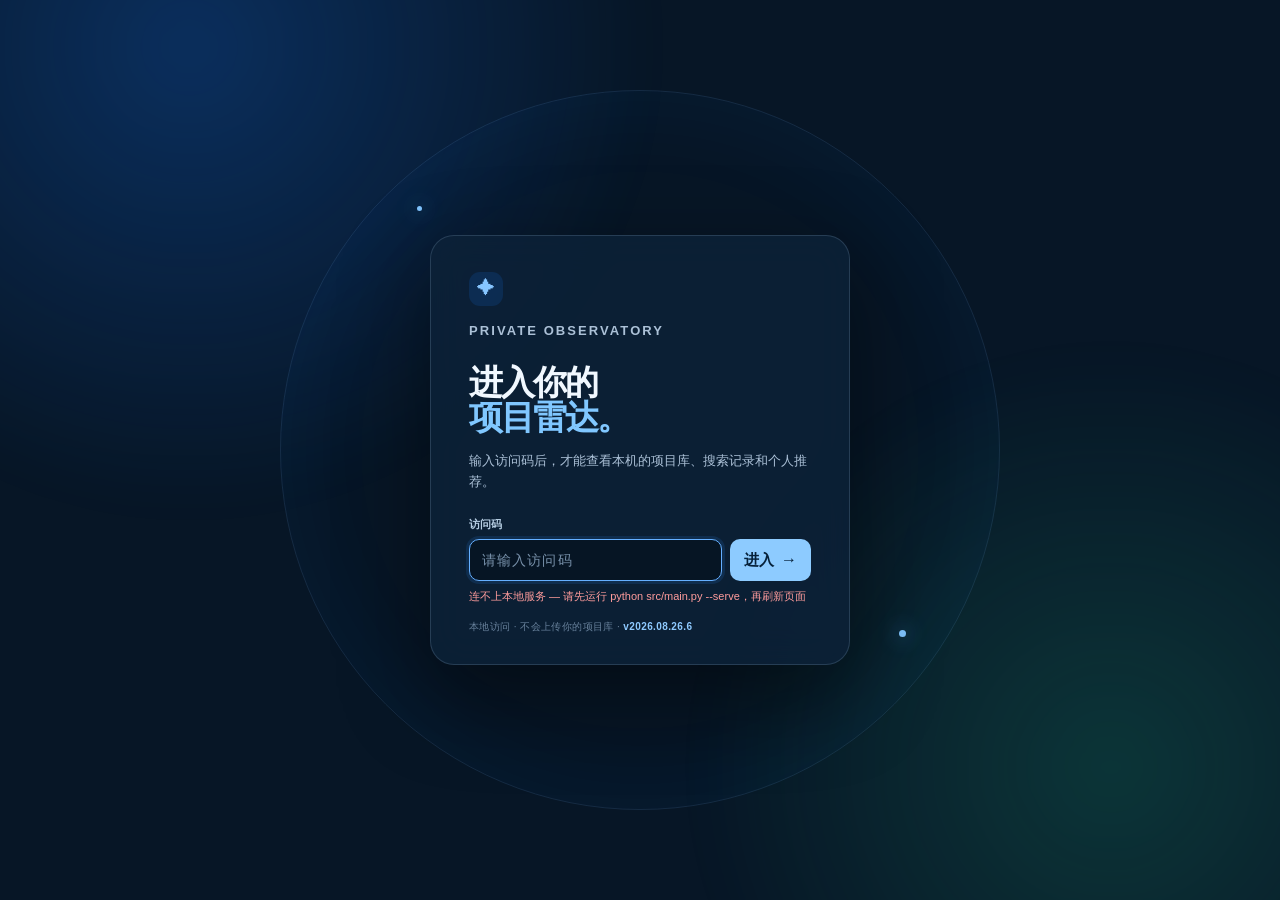
==== static/index.html @ 79e0a979 "StarRadar: 想法搜索链路加固 + 结果可解释 + 门禁随机码 + CORS 白名单 + README 新主线重写" ====
﻿<!doctype html>
<html lang="zh-CN">
<head>
<meta charset="utf-8">
<meta name="viewport" content="width=device-width,initial-scale=1">
<title>StarRadar · 星探</title>
<link rel="icon" type="image/png" href="favicon.png">
<link rel="stylesheet" href="css/style.css?v=20260826f">
</head>
<body class="access-locked">
<div class="ambient a"></div>
<div class="ambient b"></div>

<section class="access-gate" id="accessGate" aria-modal="true" role="dialog" aria-labelledby="accessTitle">
  <div class="access-orbit" aria-hidden="true"></div>
  <div class="access-card">
    <span class="access-mark">✦</span>
    <p class="access-kicker">PRIVATE OBSERVATORY</p>
    <h1 id="accessTitle">进入你的<br><em>项目雷达。</em></h1>
    <p>输入访问码后，才能查看本机的项目库、搜索记录和个人推荐。</p>
    <form id="accessForm">
      <label for="accessCode">访问码</label>
      <div class="access-row">
        <input id="accessCode" type="password" inputmode="numeric" maxlength="32" autocomplete="current-password" placeholder="请输入访问码" required autofocus>
        <button type="submit">进入 <span>→</span></button>
      </div>
      <small id="accessError" role="status"></small>
    </form>
    <footer>本地访问 · 不会上传你的项目库 · <b class="gate-version">v2026.08.26.6</b></footer>
  </div>
</section>

<main class="page">
  <!-- ===== 顶部导航 ===== -->
  <nav class="topbar">
    <a class="brand" href="#top">
      <span class="mark" aria-hidden="true">
        <img src="starlogo.png" alt="" width="22" height="22">
      </span>
      <span><strong>StarRadar</strong><small>星探 · 近期热门项目 <b class="app-version">v2026.08.26.6</b></small></span>
    </a>
    <div class="actions">
      <a class="gh-repo" href="https://github.com/2BingLing/StarRadar" target="_blank" rel="noopener" title="StarRadar 仓库">
        <svg viewBox="0 0 24 24" fill="currentColor" width="15" height="15" aria-hidden="true"><path d="M12 2C6.5 2 2 6.6 2 12.2c0 4.5 2.9 8.3 6.8 9.7.5.1.7-.2.7-.5v-1.7c-2.8.6-3.4-1.2-3.4-1.2-.5-1.2-1.1-1.5-1.1-1.5-.9-.6.1-.6.1-.6 1 .1 1.5 1 1.5 1 .9 1.6 2.4 1.1 3 .9.1-.7.4-1.1.6-1.4-2.2-.3-4.6-1.1-4.6-5 0-1.1.4-2 1-2.7-.1-.3-.4-1.3.1-2.7 0 0 .8-.3 2.7 1a9.4 9.4 0 0 1 5 0c1.9-1.3 2.7-1 2.7-1 .5 1.4.2 2.4.1 2.7.6.7 1 1.6 1 2.7 0 3.9-2.4 4.7-4.6 5 .4.3.7.9.7 1.9v2.8c0 .3.2.6.7.5 4-1.4 6.8-5.2 6.8-9.7C22 6.6 17.5 2 12 2z"/></svg>
        <span>StarRadar</span>
      </a>
      <button class="icon" id="search" title="搜索 GitHub 项目">⌗</button>
      <button class="icon" id="library" title="我的项目库">▣</button>
      <button class="icon" id="ghConn" title="连接 GitHub，解锁一键加星 / Fork"></button>
      <button class="profile" id="profile"><span>林</span><em>我的雷达</em>⌄</button>
    </div>
  </nav>

  <!-- ===== Hero：雷达扫描 + 概览 ===== -->
  <section class="hero" id="top">
    <div>
      <div class="eyebrow"><i></i> Weekly signal · <span id="sigDate">—</span></div>
      <h1>看见下一颗<br><em>明日之星。</em></h1>
      <p>从正在加速的开源项目里，找到真正值得你关注的那一颗。本周，雷达捕捉到 <strong id="sigCount">…</strong> 个新信号。</p>
      <div class="meta">
        <div><strong id="mSignals">—</strong><br>本周新信号</div>
        <span class="rule"></span>
        <div><strong id="mDeep">—</strong><br>值得深入</div>
        <span class="rule"></span>
        <div><strong id="mMatch">—</strong><br>为你精选</div>
      </div>
    </div>
    <div class="radar-card" id="radarCard">
      <div class="radar-head">
        <div><small>Live Observatory</small><strong>今日星图</strong></div>
        <span class="live">正在扫描</span>
      </div>
      <div class="radar" aria-hidden="true">
        <i class="star s1"></i><i class="star s2"></i><i class="star s3"></i><i class="star s4"></i>
      </div>
      <button class="radar-launch" id="radarLaunch" type="button" aria-expanded="false" aria-controls="radarQuery">
        <span class="radar-launch-icon" aria-hidden="true">⌗</span>
        <span>点击探索</span>
        <small>用一句话搜 GitHub</small>
      </button>
      <form class="radar-query" id="radarQuery" role="search">
        <label for="radarQueryInput">这次，想发现什么？</label>
        <div>
          <input id="radarQueryInput" type="search" maxlength="500" autocomplete="off" placeholder="例如：能整理 AI 新闻的个人工具">
          <button type="submit" aria-label="开始搜索">↗</button>
        </div>
        <small>搜索 GitHub 全量项目 · Esc 收起</small>
      </form>
      <div class="radar-foot">
        <span>扫描范围 <strong>GitHub 全量</strong></span>
        <span>更新于 <strong id="radarUpd">—</strong></span>
      </div>
    </div>
  </section>

  <!-- ===== 项目卡片区 ===== -->
  <section>
    <div class="section-head">
      <div><h2>为你发现</h2><p>综合潜力评分 · 个性化排序 · 越用越懂你</p></div>
        <div class="tools">
          <div class="tabs" role="tablist">
            <button class="active" data-tab="potential" role="tab">近期热门项目</button>
            <button data-tab="history" role="tab">发现记录</button>
            <button data-tab="trends" role="tab">热门榜单</button>
            <button data-tab="picks" role="tab">我的收藏</button>
          </div>
          <select class="sort" id="sortBy" title="排序">
            <option value="score">按潜力分</option>
            <option value="stars">按 Star</option>
            <option value="gain">按周增</option>
          </select>
          <div class="views" role="group" aria-label="视图切换">
            <button class="active" data-view="grid" title="卡片视图">▦</button>
            <button data-view="list" title="列表视图">☷</button>
          </div>
          <div class="p-bar p-radar-action" id="personalBar" hidden>
            <span class="p-time" id="personalTime"></span>
            <button class="gh-btn ghost p-refresh" id="personalRefresh">↻ 更新个人推荐</button>
          </div>
        </div>
      </div>
    <div class="cards" id="cards"></div>
  </section>

</main>

<!-- ===== 冷启动问卷（首次访问 / 点击"我的雷达"） ===== -->
<div class="survey-overlay" id="surveyPanel" aria-hidden="true">
  <div class="survey-box" role="dialog" aria-modal="true">
    <button class="detail-close" id="surveyClose" title="跳过，稍后再来">×</button>
    <div class="survey-head">
      <span class="survey-ico" aria-hidden="true">
        <img src="starlogo.png" alt="" width="30" height="30">
      </span>
      <div>
        <h3 id="surveyHeadTitle">告诉雷达，你在寻找什么</h3>
        <p id="surveyHeadSub">只需 30 秒 · 数据只存本机浏览器 · 之后可在「我的雷达」随时修改</p>
      </div>
    </div>

    <!-- ===== 界面一 · 初次填写（左步骤条 + 右内容区） ===== -->
    <div class="wizard" id="surveyWizard">
      <aside class="rail" aria-label="步骤导航">
        <div class="rail-title">扫描设置</div>
        <div class="rail-item active" data-go="1">
          <span class="node"><span class="num">1</span>
            <svg viewBox="0 0 12 12" fill="none"><path d="M2.2 6.4 L4.8 9 L9.8 3.4" stroke="#fff" stroke-width="1.8" stroke-linecap="round" stroke-linejoin="round"/></svg>
            <span class="star-node"></span>
          </span>
          <span class="rail-label">领域</span>
        </div>
        <div class="rail-item future" data-go="2">
          <span class="node"><span class="num">2</span>
            <svg viewBox="0 0 12 12" fill="none"><path d="M2.2 6.4 L4.8 9 L9.8 3.4" stroke="#fff" stroke-width="1.8" stroke-linecap="round" stroke-linejoin="round"/></svg>
            <span class="star-node"></span>
          </span>
          <span class="rail-label">体量</span>
        </div>
        <div class="rail-item future" data-go="3">
          <span class="node"><span class="num">3</span>
            <svg viewBox="0 0 12 12" fill="none"><path d="M2.2 6.4 L4.8 9 L9.8 3.4" stroke="#fff" stroke-width="1.8" stroke-linecap="round" stroke-linejoin="round"/></svg>
            <span class="star-node"></span>
          </span>
          <span class="rail-label">AI 个性化</span>
        </div>
        <div class="rail-item future" data-go="4">
          <span class="node"><span class="num">4</span>
            <svg viewBox="0 0 12 12" fill="none"><path d="M2.2 6.4 L4.8 9 L9.8 3.4" stroke="#fff" stroke-width="1.8" stroke-linecap="round" stroke-linejoin="round"/></svg>
          </span>
          <span class="rail-label">完成</span>
        </div>
      </aside>

      <div class="content">
        <div class="step-pane on" data-step="1">
          <div class="step-head">
            <span class="eyebrow">STEP 1 / 4</span>
            <h2>你想发现哪类项目？</h2>
            <p>2026 热门方向 · 选 1-8 个，后续推荐以此为核心</p>
          </div>
          <div class="step-body">
            <div class="grp">
              <div class="grp-head"><h3>热门前沿</h3><span class="count" id="hotCount">0 / 8</span></div>
              <div class="survey-tags tags" data-group="hot"></div>
            </div>
            <div class="grp">
              <div class="grp-head"><h3>经典领域</h3></div>
              <div class="survey-tags tags" data-group="classic"></div>
            </div>
          </div>
        </div>

        <div class="step-pane" data-step="2">
          <div class="step-head">
            <span class="eyebrow">STEP 2 / 4</span>
            <h2>你通常关注多大体量的项目？</h2>
            <p>星数无意义，增长动能才上榜——体量决定我们为你搜索的池子</p>
          </div>
          <div class="step-body">
            <div class="size-picker">
              <div class="field">
                <label class="field-label">最低星数</label>
                <select id="surveyMin">
                  <option value="0">不限</option>
                  <option value="50">50 以上</option>
                  <option value="100">100 以上</option>
                  <option value="500" selected>500 以上</option>
                  <option value="1000">1000 以上</option>
                </select>
              </div>
              <div class="field">
                <label class="field-label">最高星数</label>
                <select id="surveyMax">
                  <option value="0" selected>不限</option>
                  <option value="1000">1000 以下</option>
                  <option value="5000">5000 以下</option>
                  <option value="10000">10000 以下</option>
                </select>
              </div>
            </div>
            <p class="range-hint">区间会随你的行为记忆动态微调——越用越准</p>
          </div>
        </div>

        <div class="step-pane" data-step="3">
          <div class="step-head">
            <span class="eyebrow">STEP 3 / 4</span>
            <h2>AI 个性化（可选）</h2>
            <p>填 LLM Key，解读 / 推荐理由 / 周报全部按你的画像生成；不填则规则模式</p>
          </div>
          <div class="step-body">
            <div class="preset-row" id="qLLMPresets"><span class="pr-label">预设</span></div>
            <div class="field"><label class="field-label">API Base URL</label>
              <input id="qLLMBase" type="text" placeholder="https://api.openai.com/v1" autocomplete="off"></div>
            <div class="field-row">
              <div class="field"><label class="field-label">API Key</label>
                <input id="qLLMKey" type="password" placeholder="sk-…（不填则规则模式）" autocomplete="off"></div>
              <div class="field"><label class="field-label">模型</label>
                <input id="qLLMModel" type="text" placeholder="gpt-5-mini" autocomplete="off"></div>
            </div>
            <div class="llm-test-row">
              <button class="llm-test" id="qLlmTest" type="button">测试连接</button>
              <span class="llm-status" id="qLlmStatus"></span>
            </div>
            <p class="form-note">仅支持 <b>OpenAI 兼容接口</b>（Anthropic 原生 API 不兼容）；保存时自动测试连通，失败不生效。</p>
          </div>
        </div>

        <div class="step-pane" data-step="4">
          <div class="done-stage">
            <div class="radar-hero" aria-hidden="true">
              <i class="ring"></i><i class="ring r2"></i><i class="ring r3"></i>
              <i class="scan"></i>
              <svg viewBox="0 0 128 128" fill="none">
                <path d="M 108,64 A 44 44 0 1 0 20,64" stroke="#1677ff" stroke-width="5" stroke-linecap="round"/>
                <path d="M 64,46 l4.5,10 10.9,1.3-7.9,7.5 2,10.8L64,71l-9.5,5.6 2-10.8-7.9-7.5 10.9-1.3z" fill="#FFD166"/>
              </svg>
            </div>
            <h2>你的雷达已就绪</h2>
            <p class="done-sub" id="doneSub">正在为你生成个性化建议…</p>
            <div class="sum-card" id="sumCard"></div>
            <div class="done-status"><span class="spin"></span><span id="doneStatus">AI 正在分析你的兴趣…</span></div>
          </div>
        </div>

        <div class="content-foot">
          <button class="survey-skip" id="surveySkip">跳过</button>
          <span class="survey-count" id="surveyCount">1 / 4</span>
          <button class="survey-next" id="surveyNext">下一步 →</button>
          <button class="survey-done" id="surveyDone" hidden>完成 ✓</button>
        </div>
      </div>
    </div>

    <!-- ===== 界面二 · 再次修改（紧凑编辑面板） ===== -->
    <div class="edit" id="surveyEdit" hidden>
      <div class="edit-head">
        <h2>我的雷达 · 修改兴趣档案</h2>
        <p>改动将在下次生成时生效</p>
      </div>
      <div class="edit-sec">
        <div class="sec-head"><h3>兴趣领域</h3><span class="sec-note">点 × 移除</span><span class="sec-count" id="editCount">0 / 8</span></div>
        <div class="sel-tags" id="editTags"></div>
        <div class="pop-wrap">
          <button class="add-tag" id="editAdd" type="button">＋ 添加领域</button>
          <div class="add-pop" id="editPop" hidden>
            <div class="pop-title">选择要添加的领域</div>
            <div class="pop-grp"><h4>热门前沿</h4><div class="survey-tags tags" data-group="hot"></div></div>
            <div class="pop-grp"><h4>经典领域</h4><div class="survey-tags tags" data-group="classic"></div></div>
          </div>
        </div>
      </div>
      <div class="edit-sec">
        <div class="sec-head"><h3>体量区间</h3><span class="sec-note">决定搜索池</span></div>
        <div class="field-row">
          <div class="field"><label class="field-label">最低星数</label>
            <select id="eMin">
              <option value="0">不限</option>
              <option value="50">50 以上</option>
              <option value="100">100 以上</option>
              <option value="500">500 以上</option>
              <option value="1000">1000 以上</option>
            </select></div>
          <div class="field"><label class="field-label">最高星数</label>
            <select id="eMax">
              <option value="0">不限</option>
              <option value="1000">1000 以下</option>
              <option value="5000">5000 以下</option>
              <option value="10000">10000 以下</option>
            </select></div>
        </div>
      </div>
      <div class="edit-sec">
        <div class="sec-head"><h3>AI 个性化（可选）</h3><span class="sec-note">LLM Key · 保存前自动测试</span></div>
        <div class="preset-row" id="editPresets"><span class="pr-label">预设</span></div>
        <div class="field-row">
          <div class="field"><label class="field-label">API Base URL</label>
            <input id="eLLMBase" type="text" placeholder="https://api.openai.com/v1" autocomplete="off"></div>
          <div class="field"><label class="field-label">模型</label>
            <input id="eLLMModel" type="text" placeholder="gpt-5-mini" autocomplete="off"></div>
        </div>
        <div class="field"><label class="field-label">API Key</label>
          <input id="eLLMKey" type="password" placeholder="sk-…（留空则保留当前配置）" autocomplete="off"></div>
        <div class="llm-test-row">
          <button class="llm-test" id="eLlmTest" type="button">测试连接</button>
          <span class="llm-status" id="eLlmStatus"></span>
        </div>
      </div>
      <div class="edit-foot">
        <button class="survey-skip" id="editCancel">取消</button>
        <span class="save-state" id="editState"></span>
        <button class="survey-done" id="editSave">保存</button>
      </div>
    </div>
  </div>
</div>


<!-- ===== 刷新进度弹窗（个人版） ===== -->
<div class="gh-overlay" id="refreshPanel" aria-hidden="true">
  <div class="gh-box refresh-box" role="dialog" aria-modal="true">
    <div class="gh-head">
      <span class="gh-ico" aria-hidden="true">
        <svg viewBox="0 0 24 24" fill="none" stroke="currentColor" stroke-width="1.8" stroke-linecap="round" stroke-linejoin="round" width="22" height="22"><path d="M21 12a9 9 0 1 1-2.6-6.3"/><path d="M21 3v6h-6"/></svg>
      </span>
      <div>
        <h3 id="refreshTitle">正在刷新个人雷达</h3>
        <p>采集 → 评分 → 解读，约 1-3 分钟 · 完成后自动刷新页面</p>
      </div>
    </div>
    <div class="refresh-body">
      <div class="refresh-spin" aria-hidden="true"></div>
      <p class="refresh-status" id="refreshStatus">正在生成中…（已用时 <b id="refreshElapsed">0</b> 秒）</p>
    </div>
    <div class="gh-foot">
      <span class="gh-spacer"></span>
      <button class="gh-btn ghost" id="refreshClose">后台继续，先关掉</button>
    </div>
  </div>
</div>

<div class="toast" id="toast"></div>

<!-- ===== GitHub 连接面板（PAT / OAuth Device Flow） ===== -->
<div class="gh-overlay" id="ghPanel" aria-hidden="true">
  <div class="gh-box" role="dialog" aria-modal="true">
    <button class="detail-close" id="ghClose" title="关闭">×</button>
    <div class="gh-head">
      <span class="gh-ico" aria-hidden="true">
        <svg viewBox="0 0 24 24" fill="currentColor" width="22" height="22"><path d="M12 2C6.5 2 2 6.6 2 12.2c0 4.5 2.9 8.3 6.8 9.7.5.1.7-.2.7-.5v-1.7c-2.8.6-3.4-1.2-3.4-1.2-.5-1.2-1.1-1.5-1.1-1.5-.9-.6.1-.6.1-.6 1 .1 1.5 1 1.5 1 .9 1.6 2.4 1.1 3 .9.1-.7.4-1.1.6-1.4-2.2-.3-4.6-1.1-4.6-5 0-1.1.4-2 1-2.7-.1-.3-.4-1.3.1-2.7 0 0 .8-.3 2.7 1a9.4 9.4 0 0 1 5 0c1.9-1.3 2.7-1 2.7-1 .5 1.4.2 2.4.1 2.7.6.7 1 1.6 1 2.7 0 3.9-2.4 4.7-4.6 5 .4.3.7.9.7 1.9v2.8c0 .3.2.6.7.5 4-1.4 6.8-5.2 6.8-9.7C22 6.6 17.5 2 12 2z"/></svg>
      </span>
      <div>
        <h3 id="ghTitle">连接 GitHub</h3>
        <p>解锁一键加星 / Fork / 克隆 · Token 只存本机浏览器</p>
      </div>
    </div>
    <div class="gh-body" id="ghBody"></div>
    <div class="gh-foot" id="ghFoot"></div>
  </div>
</div>

<!-- ===== Fork 确认弹窗 ===== -->
<div class="gh-overlay" id="forkPanel" aria-hidden="true">
  <div class="gh-box" role="dialog" aria-modal="true">
    <button class="detail-close" id="forkClose" title="关闭">×</button>
    <div class="gh-head">
      <span class="gh-ico" aria-hidden="true">
        <svg viewBox="0 0 24 24" fill="none" stroke="currentColor" stroke-width="1.8"><circle cx="6" cy="4" r="2"/><circle cx="18" cy="4" r="2"/><circle cx="18" cy="20" r="2"/><path d="M6 6v2a3 3 0 0 0 3 3h6a3 3 0 0 1 3 3v2"/></svg>
      </span>
      <div>
        <h3 id="forkTitle">Fork 确认</h3>
        <p>Fork 后可在你的账号下自由修改</p>
      </div>
    </div>
    <div class="note-body">
      <p class="fork-text" id="forkText"></p>
    </div>
    <div class="gh-foot">
      <span class="gh-spacer"></span>
      <button class="gh-btn ghost" id="forkCancel">取消</button>
      <button class="gh-btn primary" id="forkOk">确认 Fork</button>
    </div>
  </div>
</div>

<!-- ===== 随行笔记 ===== -->
<div class="gh-overlay" id="notePanel" aria-hidden="true">
  <div class="gh-box" role="dialog" aria-modal="true">
    <button class="detail-close" id="noteClose" title="关闭">×</button>
    <div class="gh-head">
      <span class="gh-ico" aria-hidden="true">
        <svg viewBox="0 0 24 24" fill="none" stroke="currentColor" stroke-width="1.8" stroke-linecap="round" stroke-linejoin="round" width="22" height="22"><path d="M12 20h9"/><path d="M16.5 3.5a2.1 2.1 0 0 1 3 3L7 19l-4 1 1-4z"/></svg>
      </span>
      <div>
        <h3 id="noteTitle">随行笔记</h3>
        <p>记下为什么关注它 · 数据只存本机浏览器</p>
      </div>
    </div>
    <div class="note-body">
      <textarea id="noteText" rows="5" placeholder="这个项目可以解决我的…"></textarea>
      <small class="note-date" id="noteDate"></small>
    </div>
    <div class="gh-foot">
      <button class="gh-btn ghost" id="noteDel" hidden>删除</button>
      <span class="gh-spacer"></span>
      <button class="gh-btn ghost" id="noteCancel">取消</button>
      <button class="gh-btn primary" id="noteSave">保存笔记</button>
    </div>
  </div>
</div>

<!-- ===== 语义搜索面板 ===== -->
<div class="search-overlay" id="searchPanel" aria-hidden="true">
  <div class="search-box">
    <div class="search-modes" role="tablist" aria-label="搜索模式">
      <button class="search-mode active" data-search-mode="radar" role="tab">雷达内搜索</button>
      <button class="search-mode" data-search-mode="idea" role="tab">GitHub 想法搜索 <span>Beta</span></button>
      <button class="search-mode" data-search-mode="library" role="tab">我的项目库</button>
      <button class="search-mode" data-search-mode="starred" role="tab">我的 GitHub 星标</button>
    </div>
    <p class="idea-hint" id="ideaHint" hidden>说说你想做或想学什么。StarRadar 会实时搜索 GitHub；收藏只存本机，不会点 Star。</p>
    <div class="search-hist" id="searchHist" hidden></div>
    <div class="idea-query-row">
    <div class="search-bar">
      <span class="search-ico">⌗</span>
      <input id="searchInput" type="search" placeholder="搜索雷达内项目 · 支持名称 / 描述 / 主题 / 语言" autocomplete="off">
      <button class="search-clear" id="searchClear" title="清空" hidden>×</button>
    </div>
    <div class="search-filters">
      <div class="idea-filter-label" id="ideaFilterLabel">搜索条件</div>
      <select id="fStars" class="idea-only" title="最低 Star">
        <option value="">Star 不限</option><option value="10">Star ≥ 10</option><option value="50">Star ≥ 50</option><option value="100">Star ≥ 100</option><option value="500">Star ≥ 500</option>
      </select>
      <select id="fUpdated" class="idea-only" title="最近更新">
        <option value="">更新时间不限</option><option value="30">30 天内更新</option><option value="90">90 天内更新</option><option value="365">1 年内更新</option>
      </select>
      <select id="fLicense" class="idea-only" title="许可证">
        <option value="">许可证不限</option><option value="MIT">MIT</option><option value="Apache-2.0">Apache-2.0</option><option value="BSD-3-Clause">BSD-3-Clause</option><option value="GPL-3.0">GPL-3.0</option>
      </select>
      <select id="fTopic" class="radar-only" title="主题方向">
        <option value="">全部方向</option>
      </select>
      <select id="fLang" title="语言">
        <option value="">全部语言</option>
      </select>
      <select id="fStage" class="radar-only" title="阶段">
        <option value="">全部阶段</option>
        <option value="early">早期</option>
        <option value="mid_early">中早期</option>
        <option value="mid_late">中后期</option>
        <option value="late">后期</option>
        <option value="saturated">已饱和</option>
      </select>
      <label class="f-min radar-only" title="最低潜力分">
        <span>≥<b id="fMinVal">50</b></span>
        <input id="fMin" type="range" min="0" max="100" step="5" value="50">
      </label>
      <span class="search-count" id="searchCount"></span>
    </div>
    </div>
    <div class="active-query-filters" id="activeQueryFilters" hidden></div>
    <div class="search-results" id="searchResults"></div>
  </div>
</div>

<!-- ===== 潜力雷达全屏详情页 ===== -->
<div class="detail-overlay" id="detail" aria-hidden="true">
  <div class="detail-panel" role="dialog" aria-modal="true">
    <button class="detail-close" id="detailClose" title="关闭 (Esc)">×</button>
    <div class="detail-head">
      <span class="repo-icon" id="dIcon">—</span>
      <div class="d-meta">
        <div class="d-name">
          <strong id="dName">—</strong>
          <span class="stage-chip" id="dStage">—</span>
        </div>
        <small id="dOwner">—</small>
        <div class="card-tags d-tags" id="dTags"></div>
      </div>
      <div class="d-stats">
        <span><b id="dScore">—</b><em>/ 100</em><small>综合潜力</small></span>
        <span><b id="dTrend">—</b><em>本周</em></span>
      </div>
    </div>
    <div class="detail-body">
      <div class="d-radar">
        <div class="d-radar-title"><small>五维潜力画像</small><span class="rd-legend"><i style="background:#1677ff"></i>本仓库</span></div>
        <div id="dRadar"></div>
      </div>
      <div class="d-info">
        <div class="d-info-title"><small>AI 解读 · 为什么值得关注</small></div>
        <p id="dExplain">—</p>
        <div class="d-dims-title"><small>维度明细</small></div>
        <div id="dDims" class="d-dims"></div>
        <div class="d-dims-title d-desc-title"><small>项目介绍</small></div>
        <p id="dDesc" class="d-desc">—</p>
      </div>
    </div>
    <div class="detail-foot">
      <div class="d-spark-wrap">
        <div class="d-spark-title">
          <small>Stars 近 30 天</small>
          <span class="d-range" id="dRange">
            <button data-r="7">7d</button>
            <button data-r="14">14d</button>
            <button class="active" data-r="30">30d</button>
          </span>
          <b id="dSparkVal">—</b>
        </div>
        <svg class="d-spark" id="dSpark" viewBox="0 0 720 120" fill="none"></svg>
      </div>
      <div class="d-actions">
        <div class="opbar" id="dOpbar"></div>
        <button class="detail-save" id="dSave"><svg class="star-ico" width="13" height="13" viewBox="0 0 24 24" fill="none" stroke="currentColor" stroke-width="1.8" stroke-linejoin="round" aria-hidden="true"><path d="M12 2l2.9 6.6 7.1.6-5.4 4.7 1.6 7-6.2-3.7-6.2 3.7 1.6-7L2 9.2l7.1-.6z"/></svg> 加入我的雷达</button>
        <a class="detail-link" id="dLink" href="#" target="_blank" rel="noopener">在 GitHub 打开 ↗</a>
      </div>
    </div>
  </div>
</div>

<script>
  // ===== 降级示例数据（fetch 失败时使用，与 static/data/*.json 同构） =====
  window.SAMPLE_DATA = {
    potential: [
      {
        repo: {
          owner: "zzet", name: "gortex", full_name: "zzet/gortex",
          description: "High-performance code-intelligence engine for AI agents and IDE, supports 257 languages.",
          stars: 999, forks: 86, open_issues: 17,
          created_at: "2026-04-06T13:47:15+00:00", pushed_at: "2026-07-30T16:03:39+00:00",
          stars_7d_ago: 951, language: "Go",
          html_url: "https://github.com/zzet/gortex",
          topics: ["ai-tools", "mcp-server", "local-first"]
        },
        score: {
          score: 100.0, confidence: 1.0, stage: "mid_early",
          breakdown: { vel: 100, acc: 99, health: 85, fresh: 68, signal: 100 },
          explanation: "图结构代码分析引擎，可把 AI 编码代理的 token 消耗压缩最高 50 倍，完全本地运行，增速加快，正在成为开发者工具链的关键基础设施。"
        }
      },
      {
        repo: {
          owner: "qwq233", name: "OhMyKeymint", full_name: "qwq233/OhMyKeymint",
          description: null,
          stars: 200, forks: 23, open_issues: 2,
          created_at: "2025-10-02T11:49:31+00:00", pushed_at: "2026-07-29T18:50:21+00:00",
          stars_7d_ago: 165, language: "Rust",
          html_url: "https://github.com/qwq233/OhMyKeymint", topics: []
        },
        score: {
          score: 77.09, confidence: 1.0, stage: "early",
          breakdown: { vel: 88, acc: 87, health: 90, fresh: 18, signal: 40 },
          explanation: "Rust 语言的密钥管理项目，健康度 90 且涨速加快至 5 star/天，早期阶段即获 200+ Stars，信号虽弱但增长势头强劲。"
        }
      },
      {
        repo: {
          owner: "Green-PT", name: "honey-for-devs", full_name: "Green-PT/honey-for-devs",
          description: "A cross-tool coding skill that cuts AI coding-agent token usage and LLM API costs.",
          stars: 200, forks: 10, open_issues: 0,
          created_at: "2026-06-19T11:58:06+00:00", pushed_at: "2026-07-30T16:05:33+00:00",
          stars_7d_ago: 184, language: "JavaScript",
          html_url: "https://github.com/Green-PT/honey-for-devs", topics: ["agents", "llm"]
        },
        score: {
          score: 45.98, confidence: 1.0, stage: "saturated",
          breakdown: { vel: 58, acc: 54, health: 71, fresh: 89, signal: 85 },
          explanation: "无损降低 AI 编码代理 token 消耗 53% 的实用工具，直接帮开发者省下 API 调用费，硬需求的提效降本工具。"
        }
      }
    ],
    trends: {
      weeks: [
        {
          week: "2026W31", range: "2026.07.27 — 08.02",
          generated_at: "2026-08-03T08:00:00+00:00",
          new_stars: [
            { repo: "paean-ai/deeptide", stars: 1000, delta: 0, topics: ["ai-agent"], language: "Rust" }
          ],
          hot_top: [
            { repo: "paean-ai/deeptide", stars: 1000, delta: 120, topics: ["ai-agent"], language: "Rust" }
          ],
          hot_topics: [
            { tag: "ai-agent", label: "AI Agent", count: 8, delta: 3 },
            { tag: "mcp", label: "MCP 服务器", count: 5, delta: 2 }
          ],
          my_follows: []
        }
      ]
    },
    picks: [
      {
        repo: {
          owner: "zzet", name: "gortex", full_name: "zzet/gortex",
          description: "High-performance code-intelligence engine for AI agents and IDE.",
          stars: 999, forks: 86, open_issues: 17,
          created_at: "2026-04-06T13:47:15+00:00", pushed_at: "2026-07-30T16:03:39+00:00",
          stars_7d_ago: 951, language: "Go",
          html_url: "https://github.com/zzet/gortex", topics: ["ai-tools"]
        },
        score: { score: 100.0, confidence: 1.0, stage: "mid_early", breakdown: { vel: 100, acc: 99, health: 85, fresh: 68, signal: 100 },
          explanation: "和你关注的「AI Agent 工具链 + 本地优先」方向高度匹配。" }
      }
    ]
  };
</script>
<script src="js/access.js?v=20260825g"></script>
<script src="js/app.js?v=20260826h"></script>
<script src="js/github.js?v=20260825g"></script>
<script src="js/llm.js?v=20260825g"></script>
</body>
</html>
---- static/css/style.css ----
/* StarRadar · Apple Observatory 风格（适配自 design-demos/codexdemo） */
:root {
  --bg: #f5f9ff;
  --card: rgba(255, 255, 255, 0.78);
  --ink: #122033;
  --muted: #70839a;
  --faint: #9badc2;
  --line: #dceaf7;
  --blue: #1677ff;
  --blue-mist: rgba(22, 119, 255, 0.06);
  --blue-soft: #e8f1ff;
  --r-sm: 12px;
  --shadow-btn: 0 7px 18px rgba(22, 119, 255, 0.35);  --pale: #e7f3ff;
  --green: #28a86b;
  --shadow: 0 22px 60px #3764991c;
  --ease: cubic-bezier(0.2, 0.8, 0.2, 1);
}

* { box-sizing: border-box; }
html { scroll-behavior: smooth; }

body {
  margin: 0;
  color: var(--ink);
  font: 15px/1.5 -apple-system, BlinkMacSystemFont, "SF Pro Display", "PingFang SC", "Helvetica Neue", sans-serif;
  background: var(--bg);
  -webkit-font-smoothing: antialiased;
}

button { font: inherit; cursor: pointer; }
a { color: inherit; }

.page { max-width: 1440px; margin: auto; padding: 26px 46px 50px; position: relative; }

/* ===== 背景光晕 ===== */
.ambient {
  position: fixed;
  z-index: -1;
  width: 560px;
  height: 560px;
  border-radius: 50%;
  filter: blur(8px);
  pointer-events: none;
  background: radial-gradient(circle, #70c2ff45, transparent 68%);
}
.ambient.a { top: -250px; left: 22%; }
.ambient.b { top: 38%; right: -300px; opacity: 0.5; }

/* ===== 顶部导航 ===== */
.topbar { display: flex; justify-content: space-between; align-items: center; margin-bottom: 68px; }
.brand { display: flex; gap: 13px; align-items: center; color: var(--ink); text-decoration: none; }
.mark {
  display: grid;
  place-items: center;
  width: 36px;
  height: 36px;
  color: white;
  border-radius: 50%;
  background: linear-gradient(145deg, #0d6bff, #75c9ff);
  box-shadow: 0 8px 18px #1677ff38;
  overflow: hidden;
}
.mark img { width: 100%; height: 100%; border-radius: 50%; object-fit: cover; display: block; }
.brand strong, .brand small { display: block; }
.brand strong { font-size: 16px; letter-spacing: -0.03em; }
.brand small { color: var(--faint); font-size: 11px; letter-spacing: 0.08em; text-transform: uppercase; }
.app-version { display: inline-block; margin-left: 7px; padding: 2px 6px; border: 1px solid #b7d4ef; border-radius: 999px; color: #4d7192; font-size: 9px; font-weight: 700; letter-spacing: .03em; background: #eef6fd; vertical-align: 1px; }
.actions { display: flex; gap: 10px; align-items: center; }
.icon, .profile {
  border: 1px solid var(--line);
  background: #ffffffb8;
  color: var(--ink);
  box-shadow: 0 4px 14px #2e5e8e0a;
  transition: 0.25s;
}
.icon:hover, .profile:hover { transform: translateY(-2px); background: #fff; }
.icon { width: 40px; height: 40px; border-radius: 50%; }
.gh-repo {
  display: inline-flex;
  align-items: center;
  gap: 7px;
  height: 38px;
  padding: 0 14px;
  border: 1px solid var(--line);
  background: #ffffffb8;
  color: var(--ink);
  font-size: 13px;
  font-weight: 500;
  text-decoration: none;
  border-radius: 99px;
  box-shadow: 0 4px 14px #2e5e8e0a;
  transition: 0.25s;
}
.gh-repo svg { color: var(--ink); }
.gh-repo:hover { transform: translateY(-2px); background: #fff; color: var(--blue); }
.gh-repo:hover svg { color: var(--blue); }
.profile { padding: 6px 10px 6px 6px; border-radius: 99px; }
.profile span {
  display: inline-grid;
  place-items: center;
  width: 28px;
  height: 28px;
  margin-right: 6px;
  color: #145fa8;
  font-weight: 700;
  border-radius: 50%;
  background: #d9efff;
}

/* ===== Hero ===== */
.hero { display: grid; grid-template-columns: 1.07fr 0.93fr; gap: 8%; align-items: center; margin-bottom: 62px; }
.eyebrow {
  color: var(--blue);
  font-size: 12px;
  font-weight: 700;
  letter-spacing: 0.14em;
  text-transform: uppercase;
}
.eyebrow i {
  display: inline-block;
  width: 7px;
  height: 7px;
  margin-right: 9px;
  border-radius: 50%;
  background: var(--blue);
  box-shadow: 0 0 0 5px #1677ff1a;
  animation: pulse 2s infinite;
}
h1 {
  margin: 20px 0 0;
  font-size: clamp(44px, 5vw, 74px);
  line-height: 0.98;
  letter-spacing: -0.07em;
  font-weight: 730;
}
h1 em { color: var(--blue); font-style: normal; }
.hero p { max-width: 465px; margin: 26px 0 29px; color: var(--muted); font-size: 17px; line-height: 1.7; }
.hero p strong { color: var(--blue); font-weight: 700; }
.meta { display: flex; gap: 21px; align-items: center; color: var(--faint); font-size: 12px; }
.meta strong { color: var(--ink); font-size: 22px; letter-spacing: -0.05em; }
.rule { width: 1px; height: 27px; background: var(--line); }

/* ===== 雷达扫描卡 ===== */
.radar-card {
  position: relative;
  min-height: 390px;
  padding: 31px;
  overflow: hidden;
  border: 1px solid #4f9d2233;
  border-radius: 28px;
  background: linear-gradient(145deg, #ffffffe3, #e7f4ffb0);
  box-shadow: var(--shadow);
}
.radar-card button, .radar-card input { font: inherit; }
.radar-card:before {
  content: "";
  position: absolute;
  inset: 0;
  background-image: radial-gradient(#4b91cc3d 1px, transparent 1px);
  background-size: 22px 22px;
  mask-image: linear-gradient(#000, transparent 78%);
}
.radar-head, .radar-foot { position: relative; display: flex; justify-content: space-between; }
.radar-head { align-items: flex-start; }
.radar-head small { color: var(--muted); font-size: 12px; }
.radar-head strong { display: block; margin-top: 4px; font-size: 22px; letter-spacing: -0.05em; }
.live {
  display: inline-flex;
  align-items: center;
  gap: 6px;
  margin-top: 2px;
  padding: 5px 11px;
  color: var(--blue);
  font-size: 11px;
  font-weight: 700;
  border: 1px solid #1677ff2e;
  border-radius: 99px;
  background: #ffffffd9;
  box-shadow: 0 2px 8px #1677ff10;
  white-space: nowrap;
}
.live:before {
  content: "";
  width: 7px;
  height: 7px;
  border-radius: 50%;
  background: #22c55e;
  box-shadow: 0 0 0 3px #22c55e26;
  animation: pulse 2s infinite;
}
.radar {
  position: absolute;
  top: 76px;
  left: 50%;
  width: 270px;
  height: 270px;
  transform: translateX(-50%);
  border: 1px solid #1677ff24;
  border-radius: 50%;
  background:
    radial-gradient(circle, #fff 0 2%, #b3deff44 2.4% 2.7%, transparent 3%),
    radial-gradient(circle, transparent 0 27%, #1677ff1c 27.3% 27.7%, transparent 28% 49%, #1677ff1c 49.3% 49.7%, transparent 50% 72%, #1677ff1c 72.3% 72.7%, transparent 73%),
    linear-gradient(135deg, transparent 49.7%, #1677ff1f 50%, transparent 50.3%),
    linear-gradient(45deg, transparent 49.7%, #1677ff1a 50%, transparent 50.3%);
  box-shadow: inset 0 0 42px #379eee1a, 0 0 0 18px #ffffff40, 0 0 0 19px #1677ff12;
}
.radar:before {
  content: "";
  position: absolute;
  inset: 0;
  border-radius: 50%;
  background: conic-gradient(#1677ff59, transparent 18%, transparent);
  animation: scan 4.8s linear infinite;
}
.radar:after {
  content: "";
  position: absolute;
  top: 50%;
  left: 50%;
  width: 11px;
  height: 11px;
  transform: translate(-50%, -50%);
  border-radius: 50%;
  background: #fff;
  box-shadow: 0 0 0 5px #1677ff1f, 0 0 25px 7px #1677ff8c;
}
.radar-launch {
  position: absolute; z-index: 3; top: 50%; left: 50%;
  display: grid; place-items: center; gap: 3px; min-width: 126px;
  padding: 10px 15px 11px; border: 1px solid #ffffffab; border-radius: 16px;
  color: #175f9f; background: #ffffffbd; box-shadow: 0 10px 27px #196daf1f;
  cursor: pointer; transform: translate(-50%, -50%); transition: .28s var(--ease);
  backdrop-filter: blur(7px);
}
.radar-launch:hover { border-color: #82bdf0; color: #075ca7; background: #fff; box-shadow: 0 13px 34px #196daf2c; transform: translate(-50%, -53%) scale(1.025); }
.radar-launch:focus-visible, .radar-query input:focus-visible, .radar-query button:focus-visible { outline: 3px solid #1677ff55; outline-offset: 3px; }
.radar-launch-icon { display: grid; width: 22px; height: 22px; place-items: center; border-radius: 50%; color: #fff; font-size: 13px; line-height: 1; background: #1677ff; box-shadow: 0 0 0 4px #1677ff16; }
.radar-launch > span:last-of-type { font-size: 12px; font-weight: 780; letter-spacing: .02em; }
.radar-launch small { color: #7890a6; font-size: 10px; }
.radar-query {
  position: absolute; z-index: 4; top: 50%; left: 50%; width: min(235px, calc(100% - 56px));
  opacity: 0; pointer-events: none; transform: translate(-50%, -42%) scale(.94);
  transition: opacity .22s ease .06s, transform .34s cubic-bezier(.16, .9, .26, 1.18);
}
.radar-query label { display: block; margin: 0 0 8px 2px; color: #1c527f; font-family: Georgia, "Noto Serif SC", serif; font-size: 14px; font-weight: 700; letter-spacing: -.03em; }
.radar-query > div { display: flex; gap: 5px; align-items: center; padding: 4px 4px 4px 12px; border: 1px solid #91c4f0; border-radius: 13px; background: #ffffffec; box-shadow: 0 15px 36px #1765a526; }
.radar-query input { width: 100%; min-width: 0; border: 0; outline: 0; color: #163d60; font-size: 12px; background: transparent; }
.radar-query input::placeholder { color: #8ba1b6; }
.radar-query button { display: grid; width: 29px; height: 29px; flex: 0 0 29px; place-items: center; border: 0; border-radius: 9px; color: #fff; background: #1677ff; cursor: pointer; transition: transform .18s ease, background .18s ease; }
.radar-query button:hover { background: #0765dc; transform: translate(1px, -1px); }
.radar-query > small { display: block; margin: 7px 2px 0; color: #7792aa; font-size: 9.5px; white-space: nowrap; }
.radar-card.is-searching .radar { animation: radar-focus .55s cubic-bezier(.16, .9, .26, 1) both; }
.radar-card.is-searching .radar:before { animation-duration: 1.4s; }
.radar-card.is-searching .radar-launch { opacity: 0; pointer-events: none; transform: translate(-50%, -46%) scale(.82); }
.radar-card.is-searching .radar-query { opacity: 1; pointer-events: auto; transform: translate(-50%, -50%) scale(1); }
@keyframes radar-focus { 0% { transform: translateX(-50%) scale(1); } 42% { transform: translateX(-50%) scale(.91); } 100% { transform: translateX(-50%) scale(.96); } }
.star {
  position: absolute;
  z-index: 1;
  width: 9px;
  height: 9px;
  border: 2px solid #fff;
  border-radius: 50%;
  background: var(--blue);
  box-shadow: 0 0 0 4px #1677ff24, 0 0 19px #1677ff99;
  animation: twinkle 2.8s ease-in-out infinite;
}
.s1 { top: 23%; left: 26%; }
.s2 { top: 64%; left: 19%; animation-delay: -0.9s; }
.s3 { top: 27%; right: 19%; width: 7px; height: 7px; animation-delay: -1.3s; }
.s4 { right: 24%; bottom: 20%; width: 12px; height: 12px; }
.radar-foot { position: absolute; right: 31px; bottom: 25px; left: 31px; color: var(--muted); font-size: 12px; }
.radar-foot strong { color: var(--ink); }

/* ===== 栏目头 + 工具条 ===== */
.section-head { display: flex; align-items: end; justify-content: space-between; margin-bottom: 18px; }
.section-head h2 { margin: 0; font-size: 25px; letter-spacing: -0.05em; }
.section-head p { margin: 2px 0 0; color: var(--faint); font-size: 12px; }
.tools { display: flex; gap: 12px; align-items: center; }
.tabs, .views { display: flex; gap: 4px; padding: 4px; border: 1px solid var(--line); border-radius: 13px; background: #ffffffad; }
.tabs button { padding: 8px 15px; border: 0; border-radius: 9px; color: var(--muted); background: transparent; transition: 0.25s; }
.tabs button.active, .views button.active { color: var(--ink); font-weight: 700; background: #fff; box-shadow: 0 4px 14px #3764991a; }
.views button { width: 30px; height: 28px; border: 0; border-radius: 8px; color: var(--faint); background: transparent; }
.views button.active { color: var(--blue); }
.sort {
  padding: 7px 10px;
  border: 1px solid var(--line);
  border-radius: 10px;
  color: var(--muted);
  font-size: 12px;
  background: #ffffffad;
  cursor: pointer;
  transition: 0.2s;
}
.sort:hover { border-color: #1677ff4d; color: var(--ink); }
.export-btn { width: 30px; height: 28px; border: 0; border-radius: 8px; color: var(--faint); background: transparent; cursor: pointer; transition: 0.2s; font-size: 13px; }
.export-btn:hover { color: var(--blue); background: #fff; box-shadow: 0 4px 14px #3764991a; }

/* ===== 个人版数据条：更新时间 + 刷新 ===== */
.p-bar {
  display: flex; gap: 12px; align-items: center; justify-content: flex-end;
  margin: 4px 0 14px; font-size: 12.5px; color: var(--muted);
}
.p-bar[hidden] { display: none; }  /* display:flex 覆盖 hidden 的修复（公版隐藏） */
.p-bar.stale .p-time { color: #f5a623; font-weight: 600; }
.p-refresh { padding: 6px 14px; border: 1px solid var(--line); border-radius: 10px; font-size: 12.5px; }
.p-refresh:hover { border-color: #1677ff66; color: var(--blue); background: #f0f6ff; }
.p-radar-action { margin: 0 0 0 2px; padding-left: 12px; border-left: 1px solid #e1eaf3; }
.p-radar-action .p-time { color: #8093a6; font-size: 11.5px; white-space: nowrap; }
.p-radar-action .p-refresh { color: #175f9f; border-color: #c7def1; background: #f5faff; font-weight: 700; white-space: nowrap; }
.tools:not(.is-potential) .p-radar-action { display: none !important; }

/* ===== 每日发现：本机快照时间轴 ===== */
.daily-history { animation: fadeUp .28s var(--ease) both; }
.daily-history-head { display: flex; align-items: flex-start; justify-content: space-between; gap: 18px; margin: 2px 0 17px; }
.daily-history-head h3 { margin: 0 0 5px; color: #173958; font-size: 17px; letter-spacing: -.025em; }
.daily-history-head p { margin: 0; color: var(--muted); font-size: 12.5px; line-height: 1.6; }
.daily-run-picker { display: flex; align-items: center; gap: 7px; max-width: 58%; overflow-x: auto; padding: 2px; scrollbar-width: thin; }
.daily-run { flex: 0 0 auto; min-width: 80px; padding: 7px 9px; border: 1px solid #dce7f3; border-radius: 10px; color: #66809a; font-family: inherit; font-size: 11px; line-height: 1.25; text-align: left; background: #fff; cursor: pointer; transition: .18s; }
.daily-run b { display: block; color: #294b69; font-size: 12px; }
.daily-run small { display: block; margin-top: 2px; color: #8ca0b3; font-size: 10px; }
.daily-run:hover { border-color: #92bde9; background: #f7fbff; }
.daily-run.active { border-color: #3f91de; color: #155ea6; background: #edf7ff; box-shadow: 0 2px 8px #176fbd16; }
.daily-run.active b { color: #155ea6; }
.daily-summary { display: flex; gap: 8px; flex-wrap: wrap; margin: 0 0 16px; }
.daily-stat { padding: 6px 10px; border: 1px solid #dfeaf3; border-radius: 999px; color: #627b93; font-size: 11.5px; background: #fbfdff; }
.daily-stat b { margin-right: 3px; color: #1d5b94; }
.daily-stat.new b { color: #15996a; }
.daily-stat.up b { color: #2177d2; }
.daily-stat.down b { color: #bc6a35; }
.daily-note { margin: -4px 0 17px; color: #879aae; font-size: 11.5px; }
.history-card-list { display: grid; grid-template-columns: repeat(3, minmax(0, 1fr)); gap: 14px; }
.history-card-list .card { margin: 0; }
.daily-badge { display: inline-flex; align-items: center; margin-left: 7px; padding: 2px 6px; border-radius: 999px; color: #58728b; font-size: 10px; font-weight: 700; vertical-align: 1px; background: #eef4f8; }
.daily-badge.new, .daily-badge.returned { color: #0b8b60; background: #e5f8f0; }
.daily-badge.up { color: #166dc4; background: #e9f4ff; }
.daily-badge.down { color: #b45f2c; background: #fff0e7; }

@media (max-width: 860px) {
  .daily-history-head { display: block; }
  .daily-run-picker { max-width: none; margin-top: 13px; }
  .history-card-list { grid-template-columns: repeat(2, minmax(0, 1fr)); }
}
@media (max-width: 560px) {
  .history-card-list { grid-template-columns: 1fr; }
}

/* ===== 卡片网格 ===== */
.cards { display: grid; grid-template-columns: repeat(3, 1fr); gap: 15px; transition: 0.22s; }
.cards.list { grid-template-columns: 1fr; }
.card {
  position: relative;
  min-height: 246px;
  padding: 21px;
  overflow: hidden;
  border: 1px solid var(--line);
  border-radius: 20px;
  background: var(--card);
  box-shadow: 0 8px 22px #3764990a;
  transition: 0.3s var(--ease);
}
.card:hover { transform: translateY(-5px); border-color: #1677ff4d; box-shadow: var(--shadow); }
.rank {
  position: absolute;
  top: 8px;
  left: 9px;
  min-width: 25px;
  color: #9aabba;
  font-size: 10px;
  font-weight: 760;
  line-height: 16px;
  letter-spacing: .04em;
  font-variant-numeric: tabular-nums;
  text-align: center;
  pointer-events: none;
}
.repo { display: flex; gap: 12px; align-items: center; margin-bottom: 18px; }
.repo-icon {
  display: grid;
  place-items: center;
  width: 42px;
  height: 42px;
  flex: 0 0 42px;
  color: var(--blue);
  font-size: 16px;
  font-weight: 700;
  border-radius: 13px;
  background: var(--pale);
}
.repo strong, .repo small { display: block; overflow: hidden; text-overflow: ellipsis; white-space: nowrap; }
.repo strong { font-size: 14px; letter-spacing: -0.02em; }
.rel-chip {
  display: inline-block;
  margin-left: 6px;
  padding: 1px 7px;
  border-radius: 99px;
  background: var(--pale);
  border: 1px solid #1677ff33;
  color: var(--blue);
  font-size: 10px;
  font-weight: 600;
  font-style: normal;
  vertical-align: 2px;
  white-space: nowrap;
}
.repo small { color: var(--muted); font-size: 11px; }
.card h3 { margin: 0 0 8px; font-size: 19px; letter-spacing: -0.04em; }
.card h3 .stage-chip {
  display: inline-block;
  margin-left: 8px;
  padding: 2px 8px;
  vertical-align: 3px;
  font-size: 10px;
  font-weight: 600;
  letter-spacing: 0;
  color: var(--blue);
  border-radius: 99px;
  background: var(--pale);
}
.card-tags { display: flex; flex-wrap: wrap; gap: 6px; margin: -2px 0 9px; }
.card-tags i, .card-tags b {
  font-style: normal;
  padding: 2px 9px;
  font-size: 10.5px;
  font-weight: 500;
  letter-spacing: 0;
  color: var(--muted);
  border-radius: 99px;
  background: #f2f6fb;
}
.card-tags b { color: var(--blue); font-weight: 600; background: var(--pale); }
.card p {
  display: -webkit-box;
  min-height: 45px;
  margin: 0;
  overflow: hidden;
  color: var(--muted);
  font-size: 13px;
  line-height: 1.65;
  -webkit-box-orient: vertical;
  -webkit-line-clamp: 2;
}
.card .explain { color: #5f7490; font-size: 12.5px; -webkit-line-clamp: 3; }
.card .explain::before { content: "AI 解读 · "; color: var(--blue); font-weight: 600; }

.bottom { display: flex; justify-content: space-between; align-items: end; margin-top: 19px; }
.score { color: var(--blue); font-size: 27px; font-weight: 720; letter-spacing: -0.06em; }
.score small { color: var(--faint); font-size: 11px; font-weight: 500; letter-spacing: 0; }
.trend { color: var(--green); font-size: 12px; font-weight: 700; }
.trend.down { color: #e5484d; }
.trend.flat { color: var(--faint); }
.save {
  position: absolute;
  right: 18px;
  bottom: 19px;
  width: 28px;
  height: 28px;
  border: 1px solid var(--line);
  border-radius: 9px;
  color: var(--faint);
  background: #ffffffb3;
}
.save:hover { color: var(--blue); border-color: #1677ff4d; }
.save.saved { color: var(--blue); background: var(--pale); }
.spark { position: absolute; right: auto; left: 21px; bottom: 13px; width: 110px; opacity: 0.28; }

/* ===== 潜力雷达卡片：右上角雷达图 + 底部 5 维条 ===== */
.card.has-radar { min-height: 205px; padding-bottom: 40px; }
.radar-fig {
  position: absolute;
  top: 47px;
  right: 18px;
  width: 84px;
  height: 84px;
  animation: twinkle-bg 3s ease-in-out infinite;
}
.rd-radar { width: 84px; height: 84px; display: block; }
.rd-grid { fill: none; stroke: #b9d4f5; stroke-width: 1; }
.rd-axis { stroke: #d5e6fa; stroke-width: 0.8; }
.rd-data { fill: #1677ff33; stroke: #1677ff; stroke-width: 1.8; stroke-linejoin: round; }
.rd-dot { fill: #fff; stroke: #1677ff; stroke-width: 1.4; }
.rd-label { fill: #7b8fa8; font-size: 12px; font-weight: 500; }

/* 5 维进度条：底部横排（全部缩短，避免与文字叠放） */
.dims {
  position: absolute;
  right: 62px;
  bottom: 12px;
  left: 21px;
  display: flex;
  gap: 4px;
  opacity: 0.9;
}
.dim { flex: 1; min-width: 0; display: flex; align-items: center; gap: 3px; }
.dim-name { flex: 0 0 10px; color: var(--faint); font-size: 9px; text-align: left; }
.dim i { flex: 1; height: 4px; max-width: 26px; border-radius: 99px; background: var(--line); overflow: hidden; }
.dim i b {
  display: block;
  height: 100%;
  border-radius: 99px;
  background: linear-gradient(90deg, #1677ff, #75c9ff);
}
.dim-val { flex: 0 0 16px; color: var(--muted); font-size: 9px; text-align: right; }

/* sparkline 移到左下角（真实 30 天曲线） */
.card.has-radar .spark { right: auto; left: 21px; bottom: 22px; width: 120px; opacity: 0.45; }
.card.has-radar .save { right: 18px; }

/* ===== 列表视图 ===== */
.cards.list .card { display: grid; grid-template-columns: 1.1fr 1.6fr 0.5fr; align-items: center; gap: 20px; min-height: 112px; }
.cards.list .repo, .cards.list h3, .cards.list .bottom { margin: 0; }
.cards.list .bottom { justify-content: flex-end; gap: 28px; }
.cards.list .dims { position: static; width: auto; max-width: 200px; flex-direction: row; }
.cards.list .dim { flex: 1; }
.cards.list .dim-name, .cards.list .dim-val { display: none; }
.cards.list .spark { display: none; }
.cards.list .card.has-radar { padding-right: 21px; display: grid; grid-template-columns: 1.1fr 1.6fr 0.5fr; }
.cards.list .radar-fig { position: static; grid-column: 3; grid-row: 1 / span 2; width: 84px; height: 84px; justify-self: center; }
.cards.list .card.has-radar .repo { grid-column: 1; }
.cards.list .card.has-radar h3 { grid-column: 2; }
.cards.list .card.has-radar .score-desc { grid-column: 2; }
.cards.list .card.has-radar .bottom { grid-column: 1; grid-row: 2; }

/* ===== 骨架屏（加载中） ===== */
.sk-card { display: block; min-height: 246px; padding: 21px; border: 1px solid var(--line); border-radius: 20px; background: var(--card); }
.sk { position: relative; overflow: hidden; background: #e8f1fb; border-radius: 6px; }
.sk::after {
  content: "";
  position: absolute;
  inset: 0;
  transform: translateX(-100%);
  background: linear-gradient(90deg, transparent, #ffffff99, transparent);
  animation: shimmer 1.4s infinite;
}
.sk-circle { width: 42px; height: 42px; margin-bottom: 18px; border-radius: 13px; }
.sk-line { height: 11px; margin-top: 9px; }
.sk-line.w40 { width: 40%; }
.sk-line.w55 { width: 55%; }
.sk-line.w80 { width: 80%; }
.sk-line.w30 { width: 30%; }
.sk-body { display: block; }

/* ===== 加载失败 ===== */
.load-error {
  grid-column: 1 / -1;
  min-height: 246px;
  display: grid;
  place-items: center;
  align-content: center;
  gap: 12px;
  border: 1px dashed var(--line);
  border-radius: 20px;
  background: var(--card);
  color: var(--faint);
  text-align: center;
}
.load-error svg { color: #b7cbe0; }
.retry-btn {
  padding: 8px 20px;
  border: 1px solid var(--line);
  border-radius: 99px;
  color: var(--blue);
  background: #fff;
  transition: 0.25s;
}
.retry-btn:hover { border-color: #1677ff4d; background: var(--pale); }

/* ===== 页脚 ===== */
.foot { display: flex; justify-content: space-between; margin-top: 44px; padding-top: 18px; border-top: 1px solid var(--line); color: var(--faint); font-size: 12px; }
.foot a { color: var(--blue); text-decoration: none; }
.foot-links { display: flex; gap: 16px; flex: none; align-items: center; }
.foot-links button {
  border: 0;
  background: none;
  padding: 0;
  font-size: 12px;
  color: var(--blue);
  cursor: pointer;
  font-family: inherit;
}
.foot-links button:hover { text-decoration: underline; }

/* ===== Toast ===== */
.toast {
  position: fixed;
  right: 24px;
  bottom: 24px;
  padding: 12px 16px;
  color: #fff;
  font-size: 13px;
  border-radius: 13px;
  background: #122033e8;
  box-shadow: var(--shadow);
  opacity: 0;
  transform: translateY(14px);
  transition: 0.28s;
  pointer-events: none;
  z-index: 99;
}
.toast.show { opacity: 1; transform: translateY(0); }

/* ===== 本地访问码门禁 ===== */
.access-locked .page, .access-locked .ambient { visibility: hidden; }
.access-gate { position: fixed; inset: 0; z-index: 1000; display: grid; place-items: center; overflow: hidden; background: #071626; color: #eaf4ff; }
.access-gate::before { content: ""; position: absolute; inset: -30%; background: radial-gradient(circle at 28% 22%, #1677ff42, transparent 25%), radial-gradient(circle at 73% 72%, #26c68c2e, transparent 23%); filter: blur(20px); }
.access-card { position: relative; width: min(420px, calc(100% - 40px)); padding: 36px 38px 30px; border: 1px solid #bde0ff28; border-radius: 24px; background: #0c2138d9; box-shadow: 0 30px 90px #00000075; backdrop-filter: blur(18px); animation: access-rise .55s var(--ease) both; }
.access-orbit { position: absolute; width: min(720px, 100vw); aspect-ratio: 1; border: 1px solid #73b5ff22; border-radius: 50%; box-shadow: inset 0 0 100px #137bff12; animation: access-spin 18s linear infinite; }
.access-orbit::before, .access-orbit::after { content: ""; position: absolute; border-radius: 50%; background: #80c5ff; box-shadow: 0 0 20px #48a1ff; }
.access-orbit::before { top: 16%; left: 19%; width: 5px; height: 5px; }.access-orbit::after { right: 13%; bottom: 24%; width: 7px; height: 7px; }
.gate-version { color: #8fcaff; font-weight: 700; letter-spacing: .04em; }
.access-mark { display: grid; width: 34px; height: 34px; place-items: center; border-radius: 11px; color: #86c5ff; background: #1677ff24; font-size: 18px; }
.access-kicker { margin: 18px 0 8px; color: #71b7ff; font-size: 10px; font-weight: 800; letter-spacing: .16em; }
.access-card h1 { margin: 0; color: #f1f8ff; font-family: Georgia, "Noto Serif SC", serif; font-size: clamp(28px, 5vw, 34px); line-height: 1.05; letter-spacing: -.06em; }
.access-card h1 em { color: #80c7ff; font-style: normal; }
.access-card > p { margin: 15px 0 23px; color: #acc1d7; font-size: 13px; line-height: 1.6; }
.access-card label { display: block; margin-bottom: 7px; color: #b7cee3; font-size: 11px; font-weight: 700; }
.access-row { display: flex; gap: 8px; }
.access-row input { min-width: 0; flex: 1; height: 42px; padding: 10px 12px; border: 1px solid #79b9ff55; border-radius: 10px; outline: none; color: #eff8ff; font: inherit; font-size: 14px; letter-spacing: .08em; background: #061524; appearance: none; }
.access-row input::placeholder { color: #7891aa; }
.access-row input:focus { border-color: #65afff; box-shadow: 0 0 0 3px #318fff20; }
.access-row button { height: 42px; padding: 0 14px; border: 0; border-radius: 10px; color: #06213a; font: inherit; font-weight: 800; background: #8dcbff; cursor: pointer; white-space: nowrap; }
.access-row button:hover { background: #c0e3ff; }
.access-row button span { margin-left: 3px; font-size: 16px; }
.access-card small { display: block; min-height: 18px; margin-top: 7px; color: #ff9c9c; font-size: 11px; }
.access-card footer { margin-top: 13px; color: #69829c; font-size: 10px; letter-spacing: .04em; }
.access-gate.unlocked { opacity: 0; pointer-events: none; transition: opacity .28s ease; }
@keyframes access-rise { from { opacity: 0; transform: translateY(16px) scale(.98); } to { opacity: 1; transform: none; } }
@keyframes access-spin { to { transform: rotate(360deg); } }

/* ===== 语义搜索面板 ===== */
.search-overlay {
  position: fixed;
  inset: 0;
  display: grid;
  place-items: start center;
  padding: 7vh 20px 20px;
  background: #0d1b2ed1;
  backdrop-filter: blur(9px);
  opacity: 0;
  transition: 0.28s var(--ease);
  pointer-events: none;
  z-index: 300;
}
.search-overlay.open { opacity: 1; pointer-events: auto; }
.search-box {
  width: min(720px, 100%);
  max-height: 78vh;
  display: flex;
  flex-direction: column;
  padding: 18px;
  border: 1px solid #ffffff1f;
  border-radius: 20px;
  background: #f7fafd;
  box-shadow: 0 30px 80px #04182d66;
  transform: translateY(-14px);
  transition: 0.3s var(--ease);
}
.search-overlay.open .search-box { transform: none; }
.search-modes { display: flex; gap: 5px; margin: 0 0 13px; padding: 4px; border: 1px solid #dce7f3; border-radius: 12px; background: #edf3f9; }
.search-mode { flex: 1; padding: 7px 8px; border: 0; border-radius: 8px; color: #63758a; font-size: 12px; font-weight: 650; background: transparent; cursor: pointer; transition: .18s; }
.search-mode:hover { color: var(--blue); }
.search-mode.active { color: #123761; background: #fff; box-shadow: 0 2px 6px #17395d14; }
.search-mode span { margin-left: 3px; color: #d07b12; font-size: 9px; letter-spacing: .04em; text-transform: uppercase; }
.idea-hint { margin: 10px 2px 0; color: #6d8195; font-size: 12px; line-height: 1.5; }
.search-bar { display: flex; gap: 10px; align-items: center; padding: 4px 6px 4px 14px; border: 1.5px solid #1677ff4d; border-radius: 14px; background: #fff; }
.search-ico { color: var(--blue); font-size: 16px; font-weight: 700; }
.search-bar input { flex: 1; min-width: 0; border: 0; outline: 0; padding: 10px 0; color: var(--ink); font-size: 16px; background: transparent; }
.search-bar input::placeholder { color: var(--faint); }
.search-clear { width: 30px; height: 30px; border: 0; border-radius: 9px; color: var(--muted); font-size: 17px; background: #eef3f9; cursor: pointer; }
/* 搜索历史 + 关键词高亮（搜索增强） */
.search-hist { display: flex; gap: 8px; align-items: center; flex-wrap: wrap; margin-top: 10px; }
.search-hist-label { font-size: 11.5px; color: var(--faint); }
.search-hist-item {
  padding: 5px 12px; border: 1px solid var(--line); border-radius: 999px;
  background: #f7f9fd; color: var(--muted); font-size: 12px; cursor: pointer; transition: 0.15s;
}
.search-hist-item:hover { border-color: #1677ff66; color: var(--blue); background: #f0f6ff; }
.search-results mark {
  background: #fff3bf; color: inherit; border-radius: 3px; padding: 0 1px;
}
.search-filters { display: flex; gap: 10px; align-items: center; margin-top: 12px; flex-wrap: wrap; }
.search-filters[hidden], .search-hist[hidden] { display: none; }
.idea-only { display: none; }
.search-filters.idea-mode .idea-only { display: inline-block; }
.search-filters.idea-mode .radar-only { display: none; }
.idea-query-row { display: block; }
.search-filters.idea-mode {
  display: grid;
  grid-template-columns: repeat(4, minmax(0, 1fr));
  width: 100%;
  margin-top: 10px;
  gap: 8px;
}
.search-box .idea-query-row { min-width: 0; }
.search-box .idea-query-row .search-bar { min-width: 0; }
.search-box .idea-filter-label { display: none; color: var(--muted); font-size: 12px; font-weight: 700; }
.search-box.idea-mode .idea-query-row { display: block; }
.search-box.idea-mode .idea-query-row .search-bar { width: 100%; }
.search-filters.idea-mode .idea-filter-label { display: none; }
.search-filters.idea-mode select { width: 100%; min-width: 0; }
@media (max-width: 560px) {
  .search-filters.idea-mode { grid-template-columns: repeat(2, minmax(0, 1fr)); }
}
.active-query-filters { display: flex; gap: 6px; flex-wrap: wrap; margin-top: 10px; }
.active-query-filters[hidden] { display: none; }
.active-query-filters span { padding: 4px 9px; border: 1px solid #cfe0f2; border-radius: 999px; color: #46627d; font-size: 11px; background: #f4f8fc; }
.archive-toggle { align-items: center; gap: 5px; padding: 7px 10px; border: 1px solid var(--line); border-radius: 10px; color: var(--muted); font-size: 12px; background: #fff; }
.search-filters select {
  padding: 7px 12px;
  border: 1px solid var(--line);
  border-radius: 10px;
  color: var(--ink);
  font-size: 12.5px;
  background: #fff;
  cursor: pointer;
}
.f-min { display: flex; gap: 7px; align-items: center; padding: 7px 12px; border: 1px solid var(--line); border-radius: 10px; background: #fff; font-size: 12.5px; color: var(--muted); }
.f-min b { color: var(--blue); font-size: 13px; }
.f-min input { width: 90px; accent-color: var(--blue); }
.search-count { margin-left: auto; color: var(--faint); font-size: 12px; }
.search-results { margin-top: 14px; overflow-y: auto; }
.s-item {
  display: flex;
  gap: 12px;
  align-items: center;
  padding: 11px 12px;
  border: 1px solid transparent;
  border-radius: 13px;
  cursor: pointer;
  transition: 0.18s;
}
.s-item:hover { border-color: #1677ff33; background: #fff; box-shadow: 0 6px 18px #3764990f; }
.s-item .repo-icon { width: 38px; height: 38px; flex: 0 0 38px; font-size: 14px; border-radius: 11px; }
.s-main { flex: 1; min-width: 0; }
.s-main strong { display: block; font-size: 13.5px; letter-spacing: -0.02em; }
.s-main small { display: block; margin-top: 2px; overflow: hidden; color: var(--muted); font-size: 12px; text-overflow: ellipsis; white-space: nowrap; }
.s-meta { display: flex; flex-direction: column; align-items: end; gap: 3px; flex: 0 0 auto; }
.s-meta i { color: var(--faint); font-size: 10.5px; font-style: normal; }
.s-meta b { color: var(--blue); font-size: 15px; font-weight: 720; }
.search-empty { padding: 46px 0; text-align: center; color: var(--faint); font-size: 13px; }
.search-empty svg { margin-bottom: 12px; }
.idea-loading { padding: 40px 0; text-align: center; color: var(--muted); font-size: 13px; }
.idea-loading b { display: block; font-size: 14px; font-weight: 600; color: var(--ink); margin-bottom: 6px; }
.idea-loading-sub { display: block; font-size: 12px; opacity: .8; }
.idea-hint-warn { color: #b26a00; }
.idea-meta { font-size: 12px; color: var(--muted); margin: 4px 0 0; }
.idea-card { padding: 14px; margin-bottom: 9px; border: 1px solid #dfe9f3; border-radius: 14px; background: #fff; }
.idea-top { display: flex; gap: 10px; align-items: flex-start; }
.idea-title { flex: 1; min-width: 0; color: #173a62; font-size: 14px; font-weight: 760; text-decoration: none; }
.idea-title:hover { color: var(--blue); text-decoration: underline; }
.idea-badge { flex: 0 0 auto; padding: 4px 8px; border-radius: 999px; color: #167152; font-size: 10.5px; font-weight: 700; background: #e8f7ef; }
.idea-desc { margin: 7px 0; color: var(--muted); font-size: 12px; line-height: 1.45; }
.idea-meta { color: var(--faint); font-size: 11px; }
.idea-bottom { display: flex; justify-content: space-between; gap: 10px; align-items: center; margin-top: 11px; }
.idea-reason { color: #55708a; font-size: 11px; line-height: 1.35; }
.idea-evidence { margin-top: 10px; padding: 9px 10px; border: 1px solid #d7e7f6; border-radius: 11px; background: #f8fbfe; }
.idea-evidence summary { display: flex; align-items: center; justify-content: space-between; color: #2b608e; font-size: 11px; font-weight: 720; cursor: pointer; list-style: none; }
.idea-evidence summary::-webkit-details-marker { display: none; }
.idea-evidence summary::before { content: "⌁"; margin-right: 5px; color: #1677ff; font-size: 14px; }
.idea-evidence summary span { margin-right: auto; }
.idea-evidence summary em { padding: 2px 6px; border-radius: 99px; color: #5e7e9a; font-size: 9.5px; font-style: normal; font-weight: 600; background: #e7f1fb; }
.idea-evidence article { margin-top: 9px; padding-top: 9px; border-top: 1px solid #e3edf6; }
.idea-evidence article > div { display: flex; justify-content: space-between; gap: 10px; align-items: baseline; }
.idea-evidence b { color: #365b7a; font-size: 10.5px; }
.idea-evidence a { flex: 0 0 auto; color: #1677ff; font-size: 10px; text-decoration: none; }
.idea-evidence a:hover { text-decoration: underline; }
.idea-evidence p { margin: 4px 0; color: #5d748b; font-size: 10.5px; line-height: 1.55; }
.idea-evidence small { color: #8a9fb1; font-size: 9.5px; }
.idea-evidence-missing { margin: 9px 0 0; color: #8a6a37; font-size: 11px; }
.starred-topics { display: flex; gap: 5px; flex-wrap: wrap; margin-top: 9px; }
.starred-topics span { padding: 3px 7px; border-radius: 999px; color: #446886; font-size: 10px; background: #edf5fc; }
.starred-pages { display: flex; justify-content: center; gap: 8px; margin: 14px 0 4px; }
.starred-page { padding: 6px 11px; border: 1px solid #cfe0f2; border-radius: 8px; color: #25639a; font-size: 11px; font-weight: 700; background: #f5faff; cursor: pointer; }
.starred-page:hover { color: #fff; border-color: var(--blue); background: var(--blue); }
.idea-research { margin-top: 10px; padding: 9px 10px; border-left: 2px solid #84b8ee; color: #60798f; font-size: 11px; line-height: 1.6; background: #f7fbff; }.idea-research b { color: #365b7a; }.idea-report { margin: 8px 0 12px; padding: 13px 14px; border: 1px solid #cfe2f6; border-radius: 13px; color: #567087; font-size: 12px; line-height: 1.55; background: #f5faff; }.idea-report > b, .idea-report strong { color: #1b5b98; }.idea-report p { margin: 5px 0 8px; }.idea-report ul { margin: 5px 0 0; padding-left: 18px; }
.idea-save { padding: 6px 10px; border: 1px solid #1677ff4d; border-radius: 8px; color: var(--blue); font-size: 11.5px; font-weight: 700; background: #f4f8ff; cursor: pointer; }
.idea-save:hover, .idea-save.saved { color: #fff; background: var(--blue); border-color: var(--blue); }
.library-note { display: block; margin-top: 5px; color: #58718b; font-size: 11px; }

/* ===== 潜力雷达全屏详情页 ===== */
.detail-overlay {
  position: fixed;
  inset: 0;
  display: grid;
  place-items: center;
  padding: 28px 20px;
  background: #0d1b2ed1;
  backdrop-filter: blur(9px);
  opacity: 0;
  transition: 0.28s var(--ease);
  pointer-events: none;
  z-index: 200;
}
.detail-overlay.open { opacity: 1; pointer-events: auto; }
.detail-panel {
  position: relative;
  width: min(880px, 100%);
  max-height: calc(100vh - 56px);
  padding: 34px 36px 30px;
  overflow-y: auto;
  scrollbar-width: none;
  border: 1px solid #ffffff1f;
  border-radius: 24px;
  background: #f7fafd;
  box-shadow: 0 30px 80px #04182d66;
  transform: translateY(16px) scale(0.985);
  transition: 0.32s var(--ease);
}
.detail-panel::-webkit-scrollbar { display: none; }
.detail-overlay.open .detail-panel { transform: none; }
.detail-close {
  position: absolute;
  top: 18px;
  right: 18px;
  width: 34px;
  height: 34px;
  border: 0;
  border-radius: 10px;
  color: var(--muted);
  font-size: 20px;
  line-height: 1;
  background: #e8eef6;
  cursor: pointer;
  transition: 0.2s;
}
.detail-close:hover { color: var(--ink); background: #dbe5f1; }

/* 头部 */
.detail-head { display: flex; gap: 16px; align-items: center; margin-bottom: 26px; padding-right: 46px; }
.detail-head .repo-icon { width: 52px; height: 52px; flex-basis: 52px; font-size: 19px; border-radius: 15px; }
.d-name { display: flex; gap: 10px; align-items: center; flex-wrap: wrap; }
.d-name strong { font-size: 24px; letter-spacing: -0.04em; }
.d-meta small { display: block; margin-top: 3px; color: var(--muted); font-size: 12.5px; }
.d-tags { margin-top: 9px; }
.d-stats { display: flex; gap: 22px; margin-left: auto; padding-left: 22px; border-left: 1px solid var(--line); }
.d-stats span { display: flex; align-items: baseline; gap: 5px; }
.d-stats b { color: var(--blue); font-size: 26px; font-weight: 730; letter-spacing: -0.05em; }
.d-stats em { color: var(--faint); font-size: 11px; font-style: normal; }
.d-stats span small { display: block; font-size: 10px; }

/* 主体：左雷达 + 右解读 */
.detail-body { display: grid; grid-template-columns: minmax(0, 1fr) minmax(0, 1.15fr); gap: 34px; }
.d-radar-title, .d-info-title, .d-dims-title { display: flex; align-items: center; justify-content: space-between; margin-bottom: 6px; }
.d-radar-title small, .d-info-title small, .d-dims-title small { color: var(--muted); font-size: 11.5px; font-weight: 600; letter-spacing: 0.03em; }
.rd-legend { display: flex; gap: 6px; align-items: center; color: var(--faint); font-size: 11px; }
.rd-legend i { width: 12px; height: 3px; border-radius: 99px; }
.d-radar { padding: 22px 18px 18px; border: 1px solid var(--line); border-radius: 18px; background: #fff; }
.d-radar .rd-radar { width: 100%; max-width: 340px; height: auto; margin: 0 auto; }
.d-radar .rd-grid { stroke: #cfe2f7; }
.d-radar .rd-axis { stroke: #e3eefa; }
.d-radar .rd-data { fill: #1677ff2b; stroke: #1677ff; stroke-width: 2.2; }
.d-radar .rd-dot { r: 3.4; fill: #fff; stroke: #1677ff; stroke-width: 1.6; }
.d-radar .rd-label { fill: #5f7490; font-size: 13px; font-weight: 600; }
.d-radar p { margin: 10px 0 0; color: var(--muted); font-size: 12.5px; line-height: 1.7; }
.d-no-score {
  display: flex;
  flex-direction: column;
  justify-content: center;
  align-items: center;
  min-height: 200px;
  border: 1px dashed var(--line);
  border-radius: 18px;
  color: var(--muted);
  font-size: 13px;
  line-height: 1.8;
}
.d-no-score small { color: var(--faint); font-size: 11.5px; }
.d-info { display: flex; flex-direction: column; }
.d-info > p { margin: 0 0 20px; padding: 14px 16px; border: 1px solid #1677ff26; border-radius: 14px; color: #3d556e; font-size: 13.5px; line-height: 1.8; background: #1677ff0a; }
.d-info > p::before { content: "「"; color: var(--blue); }
.d-info > p::after { content: "」"; color: var(--blue); }
.d-dims { display: grid; grid-template-columns: 1fr 1fr; gap: 9px 22px; }
.d-dims .dim { display: flex; align-items: center; gap: 8px; }
.d-dims .dim-name { flex: 0 0 12px; font-size: 11.5px; }
.d-dims .dim i { flex: 1; height: 7px; max-width: none; }
.d-dims .dim-val { flex: 0 0 30px; font-size: 12.5px; font-weight: 700; color: var(--blue); }
.d-desc-title { margin-top: 22px; }
.d-desc {
  margin: 0;
  padding: 14px 16px;
  border: 1px solid var(--line);
  border-radius: 14px;
  color: var(--muted);
  font-size: 13px;
  line-height: 1.8;
  background: #fff;
}
.d-desc::before, .d-desc::after { content: none; }

/* 底部：大 sparkline + 操作 */
.detail-foot { display: flex; gap: 26px; align-items: center; margin-top: 26px; padding-top: 22px; border-top: 1px solid var(--line); }
.d-spark-wrap { flex: 1; min-width: 0; }
.d-spark-title { display: flex; justify-content: space-between; align-items: baseline; margin-bottom: 6px; }
.d-spark-title small { color: var(--muted); font-size: 11.5px; font-weight: 600; }
.d-range { display: flex; gap: 3px; padding: 2px; border: 1px solid var(--line); border-radius: 9px; background: #fff; }
.d-range button {
  padding: 3px 9px;
  border: 0;
  border-radius: 6px;
  color: var(--faint);
  font-size: 10.5px;
  font-weight: 600;
  background: transparent;
  cursor: pointer;
  transition: 0.2s;
}
.d-range button.active { color: var(--blue); background: var(--pale); }
.d-range button:hover { color: var(--blue); }
.d-spark-title b { color: var(--blue); font-size: 16px; }
.d-spark { display: block; width: 100%; height: 72px; }
.d-actions { display: flex; flex-direction: column; gap: 10px; flex: 0 0 auto; }
.detail-save {
  padding: 12px 22px;
  border: 0;
  border-radius: 13px;
  color: #fff;
  font-size: 14px;
  font-weight: 700;
  background: linear-gradient(135deg, #1677ff, #3aa0ff);
  box-shadow: 0 10px 24px #1677ff3d;
  cursor: pointer;
  transition: 0.25s;
  white-space: nowrap;
}
.detail-save.saved { background: #e8eef6; color: var(--blue); box-shadow: none; }
.detail-link { text-align: center; color: var(--muted); font-size: 13px; text-decoration: none; transition: 0.2s; }
.detail-link:hover { color: var(--blue); }

@media (max-width: 760px) {
  .detail-body { grid-template-columns: 1fr; gap: 18px; }
  .detail-head { flex-wrap: wrap; }
  .d-stats { margin-left: 0; padding-left: 0; border-left: 0; width: 100%; }
  .detail-foot { flex-direction: column; align-items: stretch; }
  .d-actions { flex-direction: row; justify-content: center; }
}

/* ===== 动画 ===== */
@keyframes pulse { 50% { box-shadow: 0 0 0 8px #1677ff08; } }
@keyframes scan { to { transform: rotate(360deg); } }
@keyframes twinkle {
  0%, 100% { transform: scale(0.75); opacity: 0.65; }
  50% { transform: scale(1.2); opacity: 1; }
}
@keyframes shimmer { 100% { transform: translateX(100%); } }
@keyframes twinkle-bg {
  0%, 100% { opacity: 0.85; }
  50% { opacity: 1; }
}

@media (prefers-reduced-motion: reduce) {
  /* 仅降级骨架 shimmer，保留雷达扫描/星点等核心动画 */
  .sk::after { animation: none; }
}

/* ===== 响应式 ===== */
@media (max-width: 980px) {
  .page { padding: 24px; }
  .hero { grid-template-columns: 1fr; gap: 35px; }
  .cards { grid-template-columns: repeat(2, 1fr); }
}
@media (max-width: 640px) {
  .page { padding: 18px 16px 35px; }
  .topbar { margin-bottom: 46px; }
  .profile em { display: none; }
  .hero { margin-bottom: 44px; }
  h1 { font-size: 49px; }
  .hero p { font-size: 15px; }
  .meta { gap: 13px; }
  .radar-card { min-height: 325px; padding: 22px; }
  .radar { top: 83px; width: 220px; height: 220px; }
  .radar-query { width: min(220px, calc(100% - 44px)); }
  .radar-foot { right: 22px; bottom: 18px; left: 22px; }
  .section-head { align-items: flex-start; flex-direction: column; gap: 15px; }
  .tools { width: 100%; justify-content: space-between; }
  .tools { flex-wrap: wrap; }
  .p-radar-action { width: 100%; justify-content: flex-end; margin: -5px 0 0; padding: 0; border-left: 0; }
  .cards, .cards.list { grid-template-columns: 1fr; }
  .cards.list .card { display: block; min-height: 215px; }
  .cards.list .bottom { justify-content: space-between; margin-top: 19px; }
  .cards.list .dims { position: static; width: auto; flex-direction: row; }
  .cards.list .card.has-radar { padding-right: 21px; }
  .cards.list .radar-fig { position: absolute; top: 47px; right: 18px; }
  .card.has-radar { min-height: 246px; }
  .foot { align-items: flex-start; flex-direction: column; gap: 8px; }
}

/* ===== 反馈按钮（推荐更多 / 不感兴趣） ===== */
.fb {
  position: absolute;
  top: 14px;
  right: 41px;
  width: 19px;
  height: 19px;
  padding: 0;
  display: flex;
  align-items: center;
  justify-content: center;
  border: 1px solid var(--line);
  border-radius: 7px;
  color: var(--faint);
  background: #ffffffb3;
  cursor: pointer;
  opacity: 0.5;
  transition: opacity 0.2s, color 0.2s, border-color 0.2s, transform 0.15s;
}
.fb svg { width: 10px; height: 10px; }
.card:hover .fb { opacity: 1; }
.fb:hover { color: var(--blue); border-color: #1677ff4d; transform: translateY(-1px); }
.fb.like { right: 18px; }
.fb.dismiss { right: 65px; }
.fb.off { opacity: 0.18; cursor: default; pointer-events: none; border-color: transparent; background: transparent; }
.swap-project {
  position: absolute;
  top: 13px;
  right: 45px;
  height: 21px;
  padding: 0 7px;
  border: 1px solid transparent;
  border-radius: 7px;
  color: var(--faint);
  background: transparent;
  font: inherit;
  font-size: 10.5px;
  font-weight: 650;
  letter-spacing: .01em;
  cursor: pointer;
  opacity: .62;
  transition: color .18s, border-color .18s, background .18s, transform .18s, opacity .18s;
}
.swap-project span { display: inline-block; margin-right: 1px; font-size: 13px; line-height: 1; vertical-align: -1px; }
.card:hover .swap-project { opacity: 1; }
.swap-project:hover { color: var(--blue); border-color: #1677ff38; background: #f4f8ff; transform: translateY(-1px); }
.card.is-swapping { opacity: .36; transform: scale(.985); transition: opacity .18s, transform .18s; pointer-events: none; }

/* ===== 冷启动问卷（方向 B：左步骤条向导 + 修改面板双形态） ===== */
.survey-overlay {
  position: fixed;
  inset: 0;
  z-index: 400;
  display: flex;
  align-items: center;
  justify-content: center;
  padding: 20px;
  background: #0b15248a;
  backdrop-filter: blur(8px);
  -webkit-backdrop-filter: blur(8px);
  opacity: 0;
  pointer-events: none;
  transition: opacity 0.28s;
}
.survey-overlay.open { opacity: 1; pointer-events: auto; }
.survey-box {
  position: relative;
  width: min(680px, 94vw);
  height: min(560px, 90vh);
  background: #fff;
  border-radius: 20px;
  padding: 26px 0 0;
  box-shadow: 0 22px 70px #07101e55;
  display: flex;
  flex-direction: column;
  overflow: hidden;
}
.survey-head { display: flex; gap: 14px; align-items: center; padding: 0 30px 18px; }
.survey-ico { flex: none; width: 44px; height: 44px; display: flex; align-items: center; justify-content: center; }
.survey-ico img { width: 30px; height: 30px; border-radius: 9px; display: block; box-shadow: 0 6px 16px #1677ff2e; }
.survey-head h3 { margin: 0 0 3px; font-size: 17px; }
.survey-head p { margin: 0; font-size: 12px; color: var(--muted); line-height: 1.6; }

/* ---- 向导：左步骤条 + 右内容区 ---- */
.wizard { flex: 1; display: grid; grid-template-columns: 176px 1fr; min-height: 0; }

/* 左：步骤条（扫描轨道） */
.rail { background: #fbfdff; border-right: 1px solid var(--line); padding: 20px 14px 16px; position: relative; }
.rail-title { font-size: 11px; font-weight: 700; letter-spacing: 0.1em; color: var(--faint); margin: 0 6px 14px; }
.rail-item {
  position: relative; display: flex; align-items: center; gap: 10px;
  padding: 9px 10px; border-radius: 10px; cursor: pointer; user-select: none;
  transition: background 0.18s;
}
.rail-item:hover { background: var(--blue-mist); }
.rail-item:not(:last-child)::after {
  content: ""; position: absolute; left: 21px; top: 36px; bottom: -10px; width: 2px;
  background: var(--line); transition: background 0.25s;
}
.rail-item.done:not(:last-child)::after { background: var(--blue); }
.rail-item .node {
  flex: none; width: 22px; height: 22px; border-radius: 50%;
  display: grid; place-items: center;
  font-size: 11.5px; font-weight: 700; font-variant-numeric: tabular-nums;
  background: #eef3f9; color: var(--faint); border: 1px solid transparent;
  transition: 0.2s;
}
.rail-item .node svg { width: 11px; height: 11px; display: none; }
.rail-item .node .star-node { width: 13px; height: 13px; display: none; }
.rail-item .rail-label { font-size: 13px; color: var(--muted); transition: color 0.18s; }
.rail-item.active { background: var(--blue-mist); }
.rail-item.active .node {
  background: #fff; border-color: var(--blue); color: var(--blue);
  box-shadow: 0 0 0 4px rgba(22, 119, 255, 0.12);
}
.rail-item.active .rail-label { color: var(--ink); font-weight: 600; }
.rail-item.done .node { background: var(--blue); color: #fff; box-shadow: none; }
.rail-item.done .node svg { display: block; }
.rail-item.done .rail-label { color: var(--ink); }
.rail-item.star-node .node { border-radius: 50%; background: #eef3f9; border: 1px solid transparent; }
.rail-item.star-node.active .node { background: #fff; border-color: var(--blue); box-shadow: 0 0 0 4px rgba(22, 119, 255, 0.12); }
.rail-item.star-node.done .node { background: var(--blue); box-shadow: none; }
.rail-item.star-node .node .num, .rail-item.star-node .node > svg { display: none; }
.rail-item.star-node .node .star-node { display: block; }
.rail-item.star-node.future .node .star-node { filter: grayscale(1); opacity: 0.55; }
.rail-item.star-node .node .star-node svg { display: block; }  /* 修复：.node svg{display:none} 误伤星形 */
.rail-item.future { cursor: default; }
.rail-item.future:hover { background: transparent; }
.rail-item.future .rail-label { color: var(--faint); }

/* 右：内容区 */
.content { display: flex; flex-direction: column; min-width: 0; min-height: 0; background: #fff; }  /* min-height:0 让 step-body 滚动生效 */
.step-pane { flex: 1; display: none; flex-direction: column; padding: 24px 26px 0; min-height: 0; }
.step-pane.on { display: flex; animation: paneIn 0.28s var(--ease); }
@keyframes paneIn { from { opacity: 0; transform: translateX(10px); } to { opacity: 1; transform: none; } }
.step-head { margin-bottom: 18px; }
.step-head .eyebrow {
  font-size: 11px; font-weight: 700; letter-spacing: 0.1em; color: var(--blue);
  text-transform: uppercase; display: block; margin-bottom: 6px;
}
.step-head h2 { font-size: 17px; letter-spacing: -0.01em; margin: 0 0 5px; }
.step-head p { font-size: 13px; color: var(--muted); line-height: 1.7; max-width: 34em; margin: 0; }
.step-body { flex: 1; overflow-y: auto; padding-right: 6px; min-height: 0; }
.step-body::-webkit-scrollbar { width: 6px; }
.step-body::-webkit-scrollbar-thumb { background: #dbe5f1; border-radius: 99px; }
.step-body::-webkit-scrollbar-track { background: transparent; }

/* 标签组 */
.grp + .grp { margin-top: 18px; }
.grp-head { display: flex; align-items: baseline; gap: 10px; margin-bottom: 10px; }
.grp-head h3 { font-size: 12px; font-weight: 700; letter-spacing: 0.06em; margin: 0; }
.grp-head span { font-size: 12px; color: var(--faint); }
.grp-head .count { margin-left: auto; font-variant-numeric: tabular-nums; }
.tags { display: flex; flex-wrap: wrap; gap: 8px; }
.st-tag {
  padding: 7px 13px; border: 1px solid var(--line); border-radius: 999px;
  background: #f7f9fd; color: var(--muted); font-size: 12.5px; line-height: 1.3;
  cursor: pointer; transition: 0.18s; user-select: none;
}
.st-tag:hover { border-color: rgba(22, 119, 255, 0.35); color: var(--ink); }
.st-tag.sel {
  background: var(--blue); border-color: var(--blue); color: #fff; font-weight: 600;
  box-shadow: 0 5px 14px rgba(22, 119, 255, 0.3);
}
.st-tag.full { opacity: 0.45; cursor: not-allowed; }
.st-tag.full:hover { border-color: var(--line); color: var(--muted); }

/* 体量三选 */
.range-cards { display: flex; flex-direction: column; gap: 10px; }
.range-card {
  display: flex; align-items: center; gap: 14px;
  padding: 14px 16px; border: 1px solid var(--line); border-radius: var(--r-sm);
  background: #fbfcfe; text-align: left; cursor: pointer; transition: 0.18s;
}
.range-card:hover { border-color: rgba(22, 119, 255, 0.45); background: var(--blue-mist); }
.range-card.sel {
  border-color: var(--blue); background: var(--blue-mist);
  box-shadow: 0 0 0 3px rgba(22, 119, 255, 0.10);
}
.range-card .rc-star { flex: none; width: 26px; height: 26px; }
.range-card .rc-main { flex: 1; min-width: 0; }
.range-card .rc-main b { display: block; font-size: 15px; letter-spacing: -0.01em; font-variant-numeric: tabular-nums; }
.range-card .rc-main span { font-size: 12px; color: var(--muted); }
.range-card .rc-check {
  flex: none; width: 18px; height: 18px; border-radius: 50%;
  border: 1.5px solid #c6d2e1; display: grid; place-items: center;
}
.range-card.sel .rc-check { border-color: var(--blue); background: var(--blue); }
.range-card.sel .rc-check svg { display: block; }
.rc-check svg { width: 10px; height: 10px; display: none; }
.range-hint { margin-top: 14px; font-size: 12.5px; color: var(--faint); line-height: 1.7; }

/* 表单 */
.field { display: block; margin-bottom: 12px; }
.field-label { display: block; font-size: 12.5px; font-weight: 600; color: var(--muted); margin-bottom: 5px; }
.field input {
  width: 100%; padding: 9px 12px; border: 1px solid var(--line); border-radius: 10px;
  font-size: 13.5px; color: var(--ink); background: #f7f9fd; transition: 0.2s; box-sizing: border-box;
}
.field input:focus { outline: none; border-color: var(--blue); background: #fff; box-shadow: 0 0 0 3px rgba(22, 119, 255, 0.15); }
.field-row { display: grid; grid-template-columns: 1fr 1fr; gap: 12px; }
.field select {
  width: 100%; padding: 9px 12px; border: 1px solid var(--line); border-radius: 10px;
  font-size: 13.5px; color: var(--ink); background: #f7f9fd; transition: 0.2s; box-sizing: border-box;
}
.field select:focus { outline: none; border-color: var(--blue); background: #fff; box-shadow: 0 0 0 3px rgba(22, 119, 255, 0.15); }
.size-picker { display: grid; grid-template-columns: 1fr 1fr; gap: 12px; }
.preset-row { display: flex; align-items: center; gap: 8px; margin: 4px 0 14px; flex-wrap: wrap; }
.preset-row .pr-label { font-size: 12.5px; color: var(--faint); margin-right: 2px; }
.llm-preset {
  padding: 5px 12px; border: 1px solid var(--line); border-radius: 999px;
  background: #f7f9fd; color: var(--muted); font-size: 12px; cursor: pointer; transition: 0.18s;
}
.llm-preset:hover { border-color: rgba(22, 119, 255, 0.5); color: var(--blue); background: var(--blue-mist); }
.llm-preset.sel { border-color: var(--blue); color: var(--blue); background: var(--blue-soft); font-weight: 600; }
.form-note { font-size: 12px; color: var(--faint); line-height: 1.7; margin: 2px 0 0; }
.llm-test-row { display: flex; align-items: center; gap: 10px; margin: 2px 0 8px; }
.llm-test {
  padding: 6px 14px; border: 1px solid var(--line); border-radius: 10px;
  background: #f7f9fd; color: var(--muted); font-size: 12.5px; cursor: pointer; transition: 0.18s;
}
.llm-test:hover { border-color: rgba(22, 119, 255, 0.5); color: var(--blue); background: var(--blue-mist); }
.form-note b { color: var(--muted); font-weight: 600; }

/* 完成步 */
.done-stage { flex: 1; display: flex; flex-direction: column; align-items: center; justify-content: center; text-align: center; padding: 8px 10px 4px; overflow-y: auto; }
.radar-hero { position: relative; width: 104px; height: 104px; margin-bottom: 14px; }
.radar-hero svg { position: absolute; inset: 0; }
.radar-hero .ring { position: absolute; inset: 0; border: 1px solid rgba(22, 119, 255, 0.14); border-radius: 50%; }
.radar-hero .ring.r2 { inset: 21px; }
.radar-hero .ring.r3 { inset: 42px; }
.radar-hero .scan {
  position: absolute; inset: 0; border-radius: 50%;
  background: conic-gradient(rgba(22, 119, 255, 0.22), transparent 15%, transparent);
  animation: scan 4.8s linear infinite;
}
@keyframes scan { to { transform: rotate(360deg); } }
.step-pane.on[data-step="4"] .radar-hero { animation: doneIn 0.55s var(--ease) both; }
.step-pane.on[data-step="4"] .done-stage h2 { animation: paneIn 0.4s 0.15s var(--ease) both; }
.step-pane.on[data-step="4"] .done-stage .done-sub { animation: paneIn 0.4s 0.25s var(--ease) both; }
.step-pane.on[data-step="4"] .sum-card { animation: paneIn 0.45s 0.35s var(--ease) both; }
.step-pane.on[data-step="4"] .done-status { animation: paneIn 0.4s 0.55s var(--ease) both; }
@keyframes doneIn { from { opacity: 0; transform: scale(0.82); } to { opacity: 1; transform: none; } }
.done-stage h2 { font-size: 16px; margin: 0 0 4px; }
.done-stage .done-sub { font-size: 12.5px; color: var(--muted); margin: 0 0 14px; }
.done-status { display: flex; align-items: center; gap: 9px; font-size: 13px; color: var(--muted); }
.done-status .spin {
  width: 14px; height: 14px; border-radius: 50%;
  border: 2px solid #cfe2f7; border-top-color: var(--blue);
  animation: spin 0.8s linear infinite;
}
@keyframes spin { to { transform: rotate(360deg); } }
.sum-card {
  width: 100%; max-width: 380px; text-align: left;
  border: 1px solid var(--line); border-radius: var(--r-sm); background: #fbfcfe;
  padding: 12px 14px; margin-bottom: 14px; box-sizing: border-box;
}
.sum-row { display: flex; align-items: flex-start; gap: 10px; font-size: 12.5px; }
.sum-row + .sum-row { margin-top: 10px; }
.sum-row .k { flex: none; width: 58px; font-size: 12px; color: var(--faint); padding-top: 2px; }
.sum-row .v { color: var(--ink); line-height: 1.7; min-width: 0; }
.sum-tags { display: flex; flex-wrap: wrap; gap: 6px; }
.sum-tag {
  font-size: 12px; color: var(--muted); background: #fff; border: 1px solid var(--line);
  border-radius: 999px; padding: 2px 9px;
}
.sum-tag.more { color: var(--faint); }
.ai-ok { color: var(--green); font-weight: 600; }
.ai-off { color: var(--faint); }

/* 底部按钮条 */
.content-foot {
  display: flex; align-items: center; gap: 12px;
  padding: 13px 26px 16px; border-top: 1px solid var(--line); background: #fff;
}
.survey-skip { font-size: 12.5px; color: var(--faint); padding: 8px 10px; border-radius: 9px; cursor: pointer; transition: 0.18s; background: none; border: 0; }
.survey-skip:hover { color: var(--muted); background: var(--blue-mist); }
.survey-count { flex: 1; text-align: center; font-size: 12px; color: var(--faint); letter-spacing: 0.06em; font-variant-numeric: tabular-nums; }
.survey-next, .survey-done {
  display: inline-flex; align-items: center; gap: 6px;
  padding: 9px 20px; border-radius: 11px; font-size: 13px; font-weight: 600;
  background: var(--blue); color: #fff; border: 0; cursor: pointer;
  box-shadow: var(--shadow-btn); transition: 0.2s;
}
.survey-next:hover, .survey-done:hover { transform: translateY(-1px); box-shadow: 0 10px 22px rgba(22, 119, 255, 0.4); }
.survey-next:disabled { opacity: 0.6; cursor: default; transform: none; }
.survey-done[hidden] { display: none; }

/* ===== 界面二 · 再次修改（直接编辑面板） ===== */
.edit { flex: 1; padding: 20px 24px 0; background: #fff; display: flex; flex-direction: column; min-height: 0; overflow-y: auto; }
.edit[hidden], .wizard[hidden] { display: none; }  /* display 覆盖 hidden 属性的修复 */
.edit-head { margin-bottom: 16px; }
.edit-head h2 { font-size: 16px; letter-spacing: -0.01em; margin: 0 0 3px; }
.edit-head p { font-size: 12.5px; color: var(--muted); margin: 0; }
.edit-sec + .edit-sec { margin-top: 16px; padding-top: 16px; border-top: 1px solid var(--line); }
.sec-head { display: flex; align-items: center; gap: 10px; margin-bottom: 8px; }
.sec-head h3 { font-size: 13px; font-weight: 700; margin: 0; }
.sec-head .sec-note { font-size: 12px; color: var(--faint); }
.sec-head .sec-count { margin-left: auto; font-size: 12px; color: var(--faint); font-variant-numeric: tabular-nums; }
.sel-tags { display: flex; flex-wrap: wrap; gap: 7px; margin-bottom: 9px; }
.sel-tag {
  display: inline-flex; align-items: center; gap: 5px;
  padding: 5px 7px 5px 12px; border: 1px solid rgba(22, 119, 255, 0.35);
  border-radius: 999px; background: var(--blue-soft); color: var(--ink);
  font-size: 12.5px; font-weight: 500;
}
.sel-tag button {
  width: 16px; height: 16px; border-radius: 50%; display: grid; place-items: center;
  color: var(--blue); font-size: 12px; line-height: 1; border: 0; background: none; cursor: pointer; transition: 0.15s;
}
.sel-tag button:hover { background: var(--blue); color: #fff; }
.add-tag {
  display: inline-flex; align-items: center; gap: 5px;
  padding: 6px 13px; border: 1px dashed #c6d2e1; border-radius: 999px;
  font-size: 12.5px; color: var(--muted); background: #fbfcfe; cursor: pointer; transition: 0.18s;
}
.add-tag:hover { border-color: var(--blue); color: var(--blue); background: var(--blue-mist); }
.pop-wrap { position: relative; display: inline-block; }
.add-pop {
  position: absolute; z-index: 20; top: calc(100% + 8px); left: 0; width: 320px;
  background: #fff; border: 1px solid var(--line); border-radius: var(--r-sm);
  box-shadow: 0 18px 44px rgba(55, 100, 153, 0.16); padding: 14px 14px 12px;
}
.add-pop .pop-title { font-size: 12px; font-weight: 700; color: var(--ink); margin-bottom: 10px; }
.add-pop .pop-grp + .pop-grp { margin-top: 12px; }
.add-pop .pop-grp h4 { font-size: 11px; font-weight: 700; letter-spacing: 0.08em; color: var(--faint); margin: 0 0 7px; }
.add-pop .tags { gap: 6px; }
.add-pop .st-tag { padding: 5px 11px; font-size: 12px; }

/* 体量分段（修改面板） */
.seg { display: grid; grid-template-columns: repeat(3, 1fr); gap: 8px; }
.seg button {
  padding: 8px 6px; border: 1px solid var(--line); border-radius: 10px;
  background: #fbfcfe; text-align: center; cursor: pointer; transition: 0.18s;
}
.seg button:hover { border-color: rgba(22, 119, 255, 0.45); }
.seg button.sel { border-color: var(--blue); background: var(--blue-mist); box-shadow: 0 0 0 3px rgba(22, 119, 255, 0.10); }
.seg button b { display: block; font-size: 13px; font-variant-numeric: tabular-nums; letter-spacing: -0.01em; }
.seg button span { display: block; font-size: 11px; color: var(--faint); margin-top: 1px; }

/* 紧凑 LLM 表单（修改面板） */
.edit .preset-row { margin: 0 0 10px; }
.edit .field { margin-bottom: 10px; }
.edit .field input { padding: 8px 11px; font-size: 13px; }
.edit-foot {
  display: flex; align-items: center; gap: 12px;
  padding: 14px 0 16px; margin-top: auto;
}
.save-state { flex: 1; font-size: 12px; color: var(--green); text-align: right; opacity: 0; transition: opacity 0.25s; }
.save-state.on { opacity: 1; }

/* ===== 刷新进度弹窗（个人版） ===== */
.refresh-box { width: min(400px, 92vw); }
.refresh-body { display: flex; flex-direction: column; align-items: center; gap: 12px; padding: 6px 0 16px; }
.refresh-spin {
  width: 34px; height: 34px; border-radius: 50%;
  border: 3px solid #cfe2f7; border-top-color: var(--blue);
  animation: spin 0.9s linear infinite;
}
.refresh-status { margin: 0; font-size: 13px; color: var(--muted); }
.refresh-status b { font-variant-numeric: tabular-nums; }

/* ===== 调研 AI 区：问卷完成页个性化建议（P9） ===== */
.suggest-box { min-height: 120px; }
.suggest-loading { padding: 26px 0; text-align: center; font-size: 13px; color: var(--faint); }
.suggest-loading:before {
  content: "";
  display: inline-block;
  width: 14px;
  height: 14px;
  margin-right: 8px;
  border: 2px solid #cfe2f7;
  border-top-color: var(--blue);
  border-radius: 50%;
  vertical-align: -2px;
  animation: spin 0.8s linear infinite;
}
@keyframes spin { to { transform: rotate(360deg); } }
.suggest-list { display: flex; flex-direction: column; gap: 10px; }
.suggest-item {
  display: flex;
  align-items: flex-start;
  gap: 12px;
  padding: 12px 14px;
  border: 1px solid var(--line);
  border-radius: 13px;
  background: #f7f9fd;
  font-size: 12.5px;
  color: var(--ink);
  line-height: 1.6;
}
.suggest-item b {
  flex: none;
  font-size: 11px;
  font-weight: 700;
  color: var(--blue);
  background: #1677ff14;
  border-radius: 99px;
  padding: 2px 9px;
  margin-top: 1px;
  white-space: nowrap;
}
.suggest-item span { min-width: 0; }
.suggest-note { margin: 12px 0 0; font-size: 11px; color: var(--faint); text-align: center; }

/* ===== GitHub 原生集成（P4） ===== */
#ghConn {
  display: inline-flex;
  align-items: center;
  justify-content: center;
  width: 34px;
  height: 34px;
}
#ghConn svg { width: 16px; height: 16px; color: var(--muted); transition: 0.2s; }
#ghConn:hover svg { color: var(--blue); }
#ghConn.connected { border-color: #1677ff55; background: #1677ff14; }
#ghConn.connected img { border-radius: 50%; width: 20px; height: 20px; display: block; }
#ghConn.connected > span {
  display: inline-flex;
  align-items: center;
  justify-content: center;
  width: 20px;
  height: 20px;
  border-radius: 50%;  background: #1677ff;
  color: #fff;
  font-size: 11px;
  font-weight: 700;
}

/* ===== 个人版账号按钮（?personal=1） ===== */
#ghConn.account {
  display: inline-flex;
  align-items: center;
  gap: 7px;
  width: auto;
  height: auto;
  padding: 3px 14px 3px 3px;
  border-radius: 999px;
  border: 1px solid var(--line);
  background: #fff;
  transition: 0.2s;
}
#ghConn.account .acc-avatar {
  display: inline-flex;
  align-items: center;
  justify-content: center;
  width: 24px;
  height: 24px;
  border-radius: 50%;
  background: #1677ff;
  color: #fff;
  font-size: 12px;
  font-weight: 700;
  overflow: hidden;
  flex: none;
}
#ghConn.account .acc-avatar img { width: 24px; height: 24px; display: block; border-radius: 50%; }
#ghConn.account em { font-style: normal; font-size: 12.5px; font-weight: 600; color: var(--muted); max-width: 96px; overflow: hidden; text-overflow: ellipsis; white-space: nowrap; }
#ghConn.account:hover { border-color: #1677ff4d; background: #f8fbff; }
#ghConn.account:hover em { color: var(--ink); }
#ghConn.account.login { background: linear-gradient(135deg, #247FE0 0%, #1F6FD8 100%); border-color: transparent; padding: 6px 18px; box-shadow: 0 3px 8px rgba(31, 111, 216, 0.16); }
#ghConn.account.login .acc-ico { display: inline-flex; align-items: center; }
#ghConn.account.login svg { width: 15px; height: 15px; color: #fff; }
#ghConn.account.login em { color: #fff; }
#ghConn.account.login:hover { background: #1859C0; box-shadow: 0 5px 12px rgba(31, 111, 216, 0.22); }

.gh-overlay {
  position: fixed;
  inset: 0;
  z-index: 90;
  display: flex;
  align-items: center;
  justify-content: center;
  background: #07101e66;
  -webkit-backdrop-filter: blur(8px);
  backdrop-filter: blur(8px);
  opacity: 0;
  pointer-events: none;
  transition: opacity 0.28s;
}
.gh-overlay.open { opacity: 1; pointer-events: auto; }
.gh-box {
  position: relative;
  width: min(460px, 92vw);
  background: #fff;
  border-radius: 20px;
  padding: 28px 26px 22px;
  box-shadow: 0 22px 70px #07101e55;
}
.gh-head { display: flex; gap: 13px; align-items: center; margin-bottom: 18px; }
.gh-ico {
  flex: none;
  width: 42px;
  height: 42px;
  display: flex;
  align-items: center;
  justify-content: center;
  border-radius: 13px;
  background: #f2f5fb;
  color: var(--blue);
}
.gh-head h3 { margin: 0 0 3px; font-size: 16px; }
.gh-head p { margin: 0; font-size: 12px; color: var(--muted); line-height: 1.6; }
.gh-body { display: flex; flex-direction: column; gap: 12px; }
.gh-field { display: flex; flex-direction: column; gap: 7px; font-size: 12.5px; color: var(--muted); font-weight: 600; }
.gh-field input {
  padding: 11px 13px;
  border: 1px solid var(--line);
  border-radius: 11px;
  font-size: 13.5px;
  background: #f7f9fd;
  transition: 0.2s;
}
.gh-field input:focus { outline: none; border-color: #1677ff; background: #fff; box-shadow: 0 0 0 3px #1677ff1f; }
.gh-tip { margin: 0; font-size: 11.5px; color: var(--faint); line-height: 1.7; }
.gh-tip b { color: var(--muted); font-weight: 600; }
.local-token-setup { margin-top: 4px; padding: 13px; border: 1px solid #d9e6f4; border-radius: 13px; background: #f8fbff; }
.local-token-alert { display: flex; flex-direction: column; gap: 3px; padding: 9px 10px; border-radius: 9px; color: #875416; font-size: 11.5px; background: #fff6e8; }
.local-token-alert b { color: #774707; font-size: 12px; }.local-token-alert span { color: #a17949; }
.local-token-setup h4 { margin: 14px 0 6px; color: var(--ink); font-size: 12.5px; }.local-token-setup ol { margin: 0 0 13px; padding-left: 18px; color: var(--muted); font-size: 11.5px; line-height: 1.75; }.local-token-setup a { color: var(--blue); font-weight: 650; text-decoration: none; }.local-token-setup a:hover { text-decoration: underline; }.local-token-setup code { padding: 1px 4px; border-radius: 4px; color: #2668a9; background: #e7f2ff; font-size: 10.5px; }.local-token-setup .gh-field { margin-bottom: 9px; }
.gh-divider { text-align: center; font-size: 11px; color: var(--faint); letter-spacing: 1px; margin: 2px 0; }
.gh-user { display: flex; gap: 14px; align-items: center; padding: 8px 4px; }
.gh-user img { border-radius: 50%; width: 44px; height: 44px; }
.gh-avatar-letter {
  display: inline-flex;
  align-items: center;
  justify-content: center;
  width: 44px;
  height: 44px;
  border-radius: 50%;
  background: #1677ff;
  color: #fff;
  font-size: 18px;
  font-weight: 700;
}
.gh-user strong { display: block; font-size: 15px; }
.gh-user small { display: block; font-size: 12px; color: var(--muted); margin-top: 3px; }
.gh-device { display: flex; flex-direction: column; gap: 10px; align-items: center; padding: 6px 0; }
.gh-device p { margin: 0; font-size: 12.5px; color: var(--muted); }
.gh-device code {
  font-size: 24px;
  font-weight: 700;
  letter-spacing: 4px;
  color: var(--blue);
  background: #1677ff14;
  padding: 6px 14px;
  border-radius: 10px;
}
.gh-foot { display: flex; align-items: center; justify-content: flex-end; gap: 10px; margin-top: 20px; }
.gh-btn {
  padding: 9px 18px;
  border: 1px solid var(--line);
  border-radius: 11px;
  background: #fff;
  color: var(--muted);
  font-size: 13px;
  font-weight: 600;
  cursor: pointer;
  transition: 0.2s;
  text-decoration: none;
  display: inline-flex;
  align-items: center;
  gap: 6px;
}
.gh-btn:hover { border-color: #1677ff4d; color: var(--ink); }
.gh-btn.primary { background: #1677ff; border-color: #1677ff; color: #fff; box-shadow: 0 7px 18px #1677ff38; }
.gh-btn.primary:hover { transform: translateY(-1px); box-shadow: 0 10px 22px #1677ff4d; color: #fff; }
.gh-btn.danger { background: #fff; border-color: #ff4d4f55; color: #ff4d4f; }
.gh-btn.danger:hover { background: #ff4d4f0f; border-color: #ff4d4f; color: #ff4d4f; }
.gh-btn:disabled { opacity: 0.55; cursor: wait; transform: none; }
.gh-btn.ghost { border-color: transparent; background: transparent; color: var(--faint); }
.gh-btn.ghost:hover { color: var(--muted); background: #f2f5fb; }
.gh-btn.gh-big { width: 100%; justify-content: center; padding: 11px 18px; font-size: 14px; }
.gh-cid { margin: 6px 0 0; border: 1px dashed var(--line); border-radius: 11px; padding: 8px 12px; }
.gh-cid summary { cursor: pointer; font-size: 12px; color: var(--muted); font-weight: 600; }
.gh-cid-row { display: flex; gap: 8px; margin-top: 8px; align-items: center; }
.gh-cid-row input {
  flex: 1;
  padding: 8px 10px;
  border: 1px solid var(--line);
  border-radius: 9px;
  font-size: 13px;
  min-width: 0;
}
.gh-cid-row input:focus { outline: none; border-color: #1677ff; }

/* ===== AI 个性化设置（LLM Key 面板） ===== */
.llm-status { margin: 2px 0 0; font-size: 12px; min-height: 17px; font-weight: 600; }
.llm-status:empty { display: none; }
/* LLM 服务商快捷预设 */
.llm-presets { display: flex; gap: 6px; flex-wrap: wrap; align-items: center; }
.llm-presets-label { font-size: 11.5px; color: var(--faint); }
.llm-preset {
  padding: 5px 11px; border: 1px solid var(--line); border-radius: 8px;
  background: #f7f9fd; color: var(--muted); font-size: 12px; cursor: pointer; transition: 0.15s;
}
.llm-preset:hover { border-color: #1677ff66; color: var(--blue); background: #f0f6ff; }
.gh-spacer { flex: 1; }

.note-body { display: flex; flex-direction: column; gap: 8px; }
#noteText {
  width: 100%;
  min-height: 110px;
  padding: 12px 14px;
  border: 1px solid var(--line);
  border-radius: 12px;
  font-size: 13.5px;
  line-height: 1.7;
  background: #f7f9fd;
  resize: vertical;
  box-sizing: border-box;
  transition: 0.2s;
}
#noteText:focus { outline: none; border-color: #1677ff; background: #fff; box-shadow: 0 0 0 3px #1677ff1f; }
.note-date { font-size: 11px; color: var(--faint); }

/* Fork 确认弹窗 */
.fork-text { font-size: 13.5px; line-height: 1.7; color: var(--ink); padding: 4px 0; }
.fork-text b { color: #1677ff; font-weight: 600; word-break: break-all; }

/* ===== 操作栏（卡片 + 详情页） ===== */
.opbar {
  display: flex;
  gap: 6px;
  align-items: center;
}
.card .opbar {
  position: absolute;
  right: 18px;
  bottom: 55px;
}
.d-actions .opbar { position: static; }
.op {
  flex: none;
  width: 28px;
  height: 28px;
  display: inline-flex;
  align-items: center;
  justify-content: center;
  border: 1px solid var(--line);
  border-radius: 9px;
  background: #fff;
  color: var(--muted);
  cursor: pointer;
  transition: 0.18s;
  text-decoration: none;
}
.op:hover { border-color: #1677ff55; color: var(--blue); background: #1677ff0d; }
.op svg { width: 15px; height: 15px; display: block; }
.op.gh-star.on { background: #f6a700; border-color: #f6a700; color: #fff; box-shadow: 0 5px 14px #f6a70045; }
.op.gh-note.has-note { color: #7c5cff; border-color: #7c5cff66; background: #7c5cff14; }

.cards.list .opbar { display: none; }
/* 详情页操作栏占满一行 */
.d-actions .opbar { flex-basis: 100%; margin-bottom: 2px; }





/* ===== 每周趋势（周报 · 指标卡仪表盘版） ===== */
.t-report { display: flex; flex-direction: column; gap: 18px; }
.t-header { display: flex; align-items: flex-end; justify-content: space-between; gap: 24px; margin-bottom: 12px; flex-wrap: wrap; }
.t-eyebrow { font-size: 11px; letter-spacing: 0.08em; text-transform: uppercase; color: var(--faint); margin-bottom: 10px; }
.t-title { font-size: 30px; font-weight: 700; letter-spacing: -0.01em; margin: 0; }
.t-title .week { color: var(--blue); margin-left: 10px; font-variant-numeric: tabular-nums; }
.t-sub { margin-top: 8px; font-size: 14px; color: var(--muted); font-variant-numeric: tabular-nums; }
.t-weeks { display: flex; gap: 6px; padding: 4px; background: var(--card); border: 1px solid var(--line); border-radius: 99px; box-shadow: 0 8px 22px #3764990a; }
.t-weeks button { border: 0; font: inherit; font-size: 13px; font-weight: 600; padding: 8px 18px; border-radius: 99px; cursor: pointer; transition: all 0.25s var(--ease); background: transparent; color: var(--faint); font-variant-numeric: tabular-nums; }
.t-weeks button.active { background: var(--blue); color: #fff; }
.t-weeks button:not(.active) { cursor: not-allowed; opacity: 0.55; }
.t-metric .star-icon { display: inline-block; width: 14px; height: 14px; background: var(--pale); border-radius: 5px; color: var(--blue); font-size: 9px; font-weight: 700; text-align: center; line-height: 14px; flex: none; }

.t-metrics { display: grid; grid-template-columns: repeat(4, 1fr); gap: 18px; }
.t-metric { background: var(--card); border: 1px solid var(--line); border-radius: 20px; box-shadow: 0 8px 22px #3764990a; padding: 20px 22px 18px; transition: border-color 0.3s var(--ease), box-shadow 0.3s var(--ease); min-width: 0; }
.t-metric:hover { border-color: #1677ff4d; box-shadow: var(--shadow); }
.t-metric .label { font-size: 11px; letter-spacing: 0.08em; text-transform: uppercase; color: var(--faint); font-weight: 600; margin-bottom: 8px; }
.t-metric .num { font-size: 40px; font-weight: 700; letter-spacing: -0.02em; line-height: 1.1; font-variant-numeric: tabular-nums; display: flex; align-items: baseline; gap: 10px; }
.t-metric .num .unit { font-size: 14px; font-weight: 600; color: var(--muted); }
.t-metric .num.green { color: var(--green); }
.t-metric .foot { margin-top: 10px; font-size: 13px; color: var(--muted); display: flex; align-items: center; gap: 6px; white-space: nowrap; overflow: hidden; }
.t-metric .foot .repo { font-weight: 600; color: var(--ink); font-size: 14px; }
.t-metric .foot .star { color: var(--faint); font-variant-numeric: tabular-nums; position: static; width: auto; height: auto; border: 0; background: none; box-shadow: none; }
.t-metric .mini { flex: 1; height: 4px; background: #eef4fb; border-radius: 99px; overflow: hidden; margin-top: 1px; }
.t-metric .mini i { display: block; height: 100%; border-radius: 99px; background: linear-gradient(90deg, #7ec7ff, var(--blue)); }

.t-grid { display: grid; grid-template-columns: 1.55fr 1fr; gap: 18px; align-items: start; }
.t-card { background: var(--card); border: 1px solid var(--line); border-radius: 20px; box-shadow: 0 8px 22px #3764990a; padding: 22px 22px 10px; min-width: 0; }
.t-card-title { display: flex; align-items: center; justify-content: space-between; margin-bottom: 6px; }
.t-card-title h3 { font-size: 16px; font-weight: 700; margin: 0; }
.t-card-title .hint { font-size: 12px; color: var(--faint); }

.t-top-row { display: grid; grid-template-columns: 34px 34px 1fr 96px; gap: 12px; padding: 11px 20px; align-items: start; border-bottom: 1px solid #eef3fa; transition: background 0.2s var(--ease); cursor: pointer; line-height: 1.3; }
.t-top-row:last-child { border-bottom: 0; }
.t-top-row:not(.t-champion):hover { background: #f4f9ff; }
.t-top-row .rank { font-size: 12px; font-weight: 800; color: #c3d0e0; padding-top: 3px; font-variant-numeric: tabular-nums; text-align: center; position: static; top: auto; right: auto; }
.t-top-row .lang-ico {
  width: 30px; height: 30px; border-radius: 10px;
  display: grid; place-items: center;
  font-size: 13px; font-weight: 700;
  color: var(--blue);
  background: var(--pale);
  flex: none;
}
.t-top-row .info { min-width: 0; }
.t-top-row .repo { display: block; font-size: 14px; font-weight: 700; white-space: nowrap; overflow: hidden; text-overflow: ellipsis; margin: 0; }
.t-top-row .meta { display: block; margin: 2px 0 0; padding: 0; font-size: 10px; white-space: nowrap; overflow: hidden; text-overflow: ellipsis; gap: 0; }
.t-top-row .meta-tag { display: inline-block; background: #fff; border: 1px solid #dde8f6; border-radius: 99px; padding: 0 9px; line-height: 1.9; margin-right: 6px; font-size: 10px; font-weight: 700; color: #2b5fb8; box-shadow: 0 1px 2px #0b21500a; }
.t-top-row .pills { display: inline-flex; gap: 4px; vertical-align: middle; overflow: hidden; }
.t-top-row .pills i {
  flex: none;
  font-style: normal;
  font-size: 9px;
  font-weight: 600;
  color: #2b5fb8;
  background: #e8f1ff;
  border: 1px solid #cfe0fa;
  border-radius: 99px;
  padding: 0 7px;
  line-height: 1.8;
  max-width: 110px;
  overflow: hidden;
  text-overflow: ellipsis;
  white-space: nowrap;
}
.t-top-row .desc { display: block; font-size: 11px; color: var(--faint); margin: 2px 0 0; white-space: nowrap; overflow: hidden; text-overflow: ellipsis; line-height: 1.3; }
.t-top-row .gain { text-align: right; font-variant-numeric: tabular-nums; }
.t-top-row .delta { font: 800 14.5px/1.1 ui-monospace, "SF Mono", Consolas, monospace; color: var(--green); }
.t-top-row .delta.new { font-size: 11px; color: var(--blue); }
.t-top-row .t-bar { margin-top: 6px; height: 4px; border-radius: 99px; background: #e9f0fa; overflow: hidden; }
.t-top-row .t-bar i { display: block; height: 100%; border-radius: 99px; background: linear-gradient(90deg, #7fd8ab, var(--green)); }
.t-champion { background: linear-gradient(90deg, #eaf3ff, transparent 70%); padding: 11px 20px; border-bottom: 1px solid #eef3fa; }
.t-champion .rank { color: var(--blue); }
.t-champion .lang-ico { box-shadow: 0 0 0 3px #0b6cff22; }
.t-champion .repo { font-size: 14.5px; }
.t-champion .delta { font-size: 17px; }
.t-champion .t-bar i { background: linear-gradient(90deg, #8ab6ff, var(--blue)); }
.t-rows { display: flex; flex-direction: column; }
.t-rows .t-top-row { margin-top: 0; }
.t-rows.t-extra[hidden] { display: none; }
.t-expand-wrap { padding: 8px 0 12px; text-align: center; }
.t-expand {
  border: 1px dashed var(--line);
  background: transparent;
  color: var(--blue);
  font-size: 12px;
  font-weight: 600;
  padding: 6px 16px;
  border-radius: 99px;
  cursor: pointer;
  transition: all 0.2s var(--ease);
}
.t-expand:hover { border-color: #1677ff66; background: var(--pale); }

.t-chips { display: flex; flex-wrap: wrap; gap: 10px; margin: 14px 0 12px; }
.t-chip { display: inline-flex; align-items: center; gap: 8px; padding: 8px 16px 8px 8px; border-radius: 99px; background: var(--pale); color: var(--blue); font-size: 14px; font-weight: 600; transition: transform 0.25s var(--ease), background 0.25s var(--ease); cursor: pointer; }
.t-chip:hover { transform: translateY(-2px); background: #d9ecff; }
.t-chip .count { min-width: 24px; height: 24px; padding: 0 7px; border-radius: 99px; background: rgba(255,255,255,0.85); color: var(--blue); font-size: 12px; font-weight: 700; display: inline-flex; align-items: center; justify-content: center; font-variant-numeric: tabular-nums; }

.t-empty { display: grid; grid-template-columns: 1fr 1fr; gap: 18px; }
.t-zone { background: var(--card); border: 1px dashed var(--line); border-radius: 20px; padding: 28px 30px; position: relative; overflow: hidden; min-height: 168px; display: flex; flex-direction: column; justify-content: center; }
.t-zone .title { font-size: 15px; font-weight: 700; color: var(--muted); margin-bottom: 6px; display: flex; align-items: center; gap: 8px; }
.t-zone .title .dot { width: 8px; height: 8px; border-radius: 50%; background: var(--faint); opacity: 0.6; }
.t-zone p { font-size: 14px; color: var(--faint); margin: 0; }
.t-zone p + p { margin-top: 4px; font-size: 13px; }
.t-deco { position: absolute; right: -24px; bottom: -34px; width: 130px; height: 130px; border-radius: 32px; background: var(--pale); opacity: 0.65; transform: rotate(14deg); }
.t-deco::before { content: ""; position: absolute; inset: 16px; border-radius: 20px; border: 2px dashed #a8cdff; transform: rotate(-28deg); }
.t-deco.sm { width: 74px; height: 74px; border-radius: 22px; right: 30px; bottom: auto; top: -30px; transform: rotate(-10deg); }
.t-deco.sm::before { inset: 10px; border-radius: 14px; transform: rotate(22deg); }

.t-footnote { margin-top: 22px; text-align: center; font-size: 12.5px; color: var(--faint); }
.t-footnote b { color: var(--muted); font-weight: 600; }

/* M5 推荐理由行 + 周报「为你解读」 */
.my-reason {
  margin: 8px 0 0;
  padding: 7px 10px;
  border-radius: 10px;
  background: linear-gradient(135deg, #1677ff14, #7b61ff14);
  border: 1px dashed #1677ff33;
  font-size: 11.5px;
  line-height: 1.5;
  color: var(--muted);
}
.t-insight {
  margin-top: 24px;
  padding: 18px 22px;
  border-radius: 18px;
  background: linear-gradient(135deg, #1677ff0a, #7b61ff0a);
  border: 1px solid #1677ff1f;
}
.t-insight.llm { border-color: #7b61ff33; }
.t-insight-title { display: flex; align-items: center; gap: 8px; margin-bottom: 10px; }
.t-insight-title .ti-ico {
  display: flex;
  align-items: center;
  justify-content: center;
  width: 24px;
  height: 24px;
  border-radius: 8px;
  color: #fff;
  background: var(--blue);
  flex: none;
}
.t-insight.llm .ti-ico { background: linear-gradient(135deg, #7b61ff, #1677ff); }
.t-insight-title h4 { font-size: 15px; font-weight: 700; color: var(--strong); margin: 0; }
.t-insight-title small {
  font-size: 10.5px;
  font-weight: 600;
  color: var(--blue);
  background: var(--pale);
  border-radius: 99px;
  padding: 1px 8px;
  margin-left: auto;
}
.t-insight ul { margin: 0; padding-left: 18px; }
.t-insight li { font-size: 12.5px; line-height: 1.7; color: var(--muted); }
.t-insight li + li { margin-top: 4px; }

/* M3 周报多维：增长条 / 走势 / 回归榜 / 连增徽章 */
.t-strip {
  display: flex;
  gap: 10px;
  margin-bottom: 16px;
  flex-wrap: wrap;
}
.ts-item {
  flex: 1 1 120px;
  display: flex;
  align-items: baseline;
  gap: 8px;
  padding: 10px 14px;
  border-radius: 12px;
  background: #1677ff0d;
  border: 1px solid #1677ff1a;
}
.ts-item b { font-size: 17px; font-weight: 700; color: var(--strong); }
.ts-item.up b { color: #16a34a; }
.ts-item.down b { color: #e5484d; }
.ts-item span { font-size: 11px; color: var(--faint); }
.t-streak {
  margin-left: 8px;
  padding: 1px 7px;
  border-radius: 99px;
  background: #f59e0b1f;
  border: 1px solid #f59e0b40;
  color: #b45309;
  font-size: 10px;
  font-weight: 600;
}
.tl-card { padding-bottom: 16px !important; }
.tl-bars {
  display: flex;
  align-items: flex-end;
  gap: 8px;
  height: 76px;
  padding: 4px 2px 0;
}
.tl-day { flex: 1; display: flex; flex-direction: column; align-items: center; gap: 5px; min-width: 0; }
.tl-day i {
  width: 100%;
  max-width: 30px;
  border-radius: 5px 5px 2px 2px;
  background: linear-gradient(180deg, #1677ff, #1677ff80);
  opacity: 0.85;
}
.tl-day span { font-size: 10px; color: var(--faint); white-space: nowrap; }
.t-domains { margin-top: 14px; display: flex; flex-direction: column; gap: 8px; }
.dt-row { display: flex; align-items: center; gap: 10px; }
.dt-label { width: 88px; font-size: 11px; color: var(--muted); white-space: nowrap; overflow: hidden; text-overflow: ellipsis; }
.dt-bar { flex: 1; display: flex; gap: 3px; height: 10px; }
.dt-bar i { display: block; height: 100%; border-radius: 3px; background: linear-gradient(90deg, #1677ff66, #1677ff); }
.dt-arrow { width: 14px; font-size: 11px; color: var(--faint); }
.dt-arrow.up { color: #16a34a; }
.dt-arrow.down { color: #e5484d; }

@media (max-width: 980px) {
  .t-metrics { grid-template-columns: repeat(2, 1fr); }
  .t-grid { grid-template-columns: 1fr; }
  .t-empty { grid-template-columns: 1fr; }
  .t-header { flex-direction: column; align-items: flex-start; }
}

/* ===== 每周趋势：隐藏「为你发现」标题与排序/视图工具（占位保留，tab 按钮位置不变） ===== */
.section-head.trends > div:first-child { visibility: hidden; }
.section-head.trends .tools .sort,
.section-head.trends .tools .views { visibility: hidden; }


/* 每周趋势：周报占满容器宽度（.cards 默认 3 列网格，trends 时切换为块级） */
.cards.trends { display: block; }

/* ===== GitHub Trending：公开热榜（替代旧的空周报快照） ===== */
.gh-trending-report { max-width: 1180px; }
.gh-source { display: inline-flex; align-items: center; padding: 9px 12px; border: 1px solid #cfe2f5; border-radius: 10px; color: #236eb6; font-size: 12px; font-weight: 700; background: #f6fbff; }
.gh-source:hover { border-color: #82b9e9; color: #145c9f; background: #edf7ff; }
.gh-trend-controls { display: flex; align-items: center; gap: 11px; margin: 18px 0; padding: 11px; border: 1px solid #dce8f3; border-radius: 14px; background: #f9fcff; }
.gh-periods { display: flex; gap: 4px; padding: 3px; border-radius: 10px; background: #e8f0f7; }
.gh-period { padding: 7px 13px; border: 0; border-radius: 8px; color: #698098; font-family: inherit; font-size: 12px; font-weight: 700; background: transparent; cursor: pointer; }
.gh-period:hover { color: #1e6fb9; }
.gh-period.active { color: #1263ae; background: #fff; box-shadow: 0 2px 7px #34658b1c; }
.gh-trend-controls label { display: flex; align-items: center; gap: 7px; margin-left: auto; color: #71879d; font-size: 12px; font-weight: 650; }
.gh-trend-controls select { max-width: 160px; padding: 7px 26px 7px 9px; border: 1px solid #d1e1ef; border-radius: 8px; color: #31536f; font: inherit; font-size: 12px; background: #fff; }
.gh-trend-controls > button { padding: 8px 11px; border: 1px solid #bed9f1; border-radius: 9px; color: #1f70b8; font: inherit; font-size: 12px; font-weight: 700; background: #fff; cursor: pointer; }
.gh-trend-controls > button:hover { background: #edf7ff; }
.gh-trend-metrics { display: grid; grid-template-columns: repeat(3, 1fr); gap: 12px; margin-bottom: 16px; }
.gh-trend-metrics > div { min-height: 93px; padding: 17px 18px; border: 1px solid #dce8f4; border-radius: 15px; background: linear-gradient(135deg, #fff, #f7fbff); }
.gh-trend-metrics span { display: block; margin-bottom: 9px; color: #8195a9; font-size: 11px; font-weight: 750; letter-spacing: .05em; }
.gh-trend-metrics b { color: #12334f; font-size: 25px; letter-spacing: -.04em; }
.gh-trend-metrics b small { margin-left: 4px; color: #7990a6; font-size: 11px; font-weight: 650; letter-spacing: 0; }
.gh-trend-metrics b.repo { display: block; overflow: hidden; color: #1d6eb6; font-size: 16px; text-overflow: ellipsis; white-space: nowrap; }
.gh-trend-list { overflow: hidden; border: 1px solid #dbe7f1; border-radius: 16px; background: #fff; }
.gh-list-head { display: flex; justify-content: space-between; gap: 12px; padding: 14px 18px; border-bottom: 1px solid #e6eef5; color: #24435e; font-size: 13px; }
.gh-list-head span { color: #8a9cae; font-size: 11px; }
.gh-trend-row { display: grid; grid-template-columns: 32px 35px minmax(0, 1fr) 150px; gap: 12px; align-items: center; padding: 15px 18px; border-bottom: 1px solid #eef3f7; color: inherit; transition: .16s ease; }
.gh-trend-row:last-child { border-bottom: 0; }
.gh-trend-row:hover { background: #f5faff; }
.gh-rank { color: #9aacbc; font-size: 13px; font-variant-numeric: tabular-nums; }
.gh-lang { display: grid; width: 31px; height: 31px; place-items: center; border-radius: 9px; color: #2374ba; font-size: 13px; font-weight: 800; background: #e7f3ff; }
.gh-info { min-width: 0; }
.gh-trend-main { display: block; min-width: 0; color: inherit; text-decoration: none; }
.gh-trend-main:hover .gh-info > b { color: #1270bd; }
.gh-info b, .gh-info small, .gh-info em { display: block; overflow: hidden; text-overflow: ellipsis; white-space: nowrap; }
.gh-info > b { color: #174e7c; font-size: 13px; letter-spacing: -.01em; }
.gh-info > small { margin: 5px 0 0; color: #617990; font-size: 12px; line-height: 1.45; }
.gh-info .gh-value { display: flex; align-items: baseline; gap: 6px; margin: 5px 0 0; min-width: 0; color: #326e97; font-size: 11px; line-height: 1.35; }
.gh-info .gh-value > i { width: 5px; height: 5px; flex: 0 0 auto; border-radius: 50%; background: #2ba772; }
.gh-info .gh-value > b { flex: 0 0 auto; color: #237a58; font-size: 10px; letter-spacing: .04em; }
.gh-info .gh-value > span { overflow: hidden; text-overflow: ellipsis; white-space: nowrap; }
.gh-info .gh-tags { display: flex; gap: 5px; margin: 6px 0 0; overflow: hidden; }
.gh-info .gh-tags i { max-width: 116px; padding: 3px 7px; overflow: hidden; border: 1px solid #dceaf3; border-radius: 5px; color: #53758e; font-size: 9.5px; font-style: normal; font-weight: 700; letter-spacing: .01em; text-overflow: ellipsis; white-space: nowrap; background: #f7fbfd; }
.gh-info em { color: #95a7b8; font-size: 10.5px; font-style: normal; }
.gh-trend-side { display: flex; flex-direction: column; align-items: flex-end; gap: 8px; min-width: 0; }
.gh-gain { width: 100%; text-align: right; }
.gh-gain strong, .gh-gain small { display: block; }
.gh-gain strong { color: #14835d; font-size: 15px; }
.gh-gain small { margin-top: 1px; color: #8ba0b2; font-size: 10.5px; }
.gh-gain i { display: block; height: 3px; margin-top: 7px; overflow: hidden; border-radius: 3px; background: #e6eff5; }
.gh-gain i b { display: block; height: 100%; border-radius: inherit; background: linear-gradient(90deg, #4eb887, #1a8a62); }
.gh-trend-actions { display: flex; gap: 5px; }
.gh-trend-actions button { padding: 4px 7px; border: 1px solid #d4e3ef; border-radius: 7px; color: #55738e; font: inherit; font-size: 10.5px; font-weight: 700; background: #fff; cursor: pointer; }
.gh-trend-actions button:hover { border-color: #8cbce6; color: #176db6; background: #f3f9ff; }
.gh-trend-actions .gh-trend-save.saved { color: #fff; border-color: #1c89bf; background: #2189bc; }
.gh-trend-actions .gh-trend-note.has-note { color: #7058bd; border-color: #b6a9e5; background: #f5f2ff; }

@media (max-width: 700px) {
  .gh-trend-controls { align-items: stretch; flex-wrap: wrap; }
  .gh-trend-controls label { margin-left: 0; }
  .gh-trend-metrics { grid-template-columns: 1fr; }
  .gh-trend-row { grid-template-columns: 24px 31px minmax(0, 1fr); padding: 13px; }
  .gh-trend-side { grid-column: 3; align-items: flex-start; }
  .gh-gain { text-align: left; }
  .gh-gain i { max-width: 130px; }
  .gh-list-head span { display: none; }
}

/* ===== 热榜状态徽章（new/comeback/accelerating/streak） ===== */
.t-badge {
  margin-left: 8px;
  padding: 1px 7px;
  border-radius: 99px;
  font-size: 10px;
  font-weight: 700;
  vertical-align: 1px;
  white-space: nowrap;
}
.t-badge.new { background: #1677ff1f; border: 1px solid #1677ff40; color: #1677ff; }
.t-badge.comeback { background: #8b5cf61f; border: 1px solid #8b5cf640; color: #7c3aed; }
.t-badge.accelerating { background: #16a34a1f; border: 1px solid #16a34a40; color: #16a34a; }
.t-badge.streak { background: #f59e0b1f; border: 1px solid #f59e0b40; color: #b45309; }

/* ===== 主题叙事卡（themes） ===== */
.themes-card { padding-bottom: 16px; }
.t-theme { padding: 12px 4px; border-bottom: 1px solid #eef3fa; }
.t-theme:last-child { border-bottom: 0; }
.t-theme .th-head { display: flex; align-items: baseline; gap: 10px; }
.t-theme .th-head b { font-size: 14.5px; font-weight: 700; }
.t-theme .th-delta { font: 700 12px/1 ui-monospace, "SF Mono", Consolas, monospace; color: var(--green); margin-left: auto; }
.t-theme p { margin: 4px 0 8px; font-size: 12px; color: var(--muted); line-height: 1.55; }
.t-theme .th-repos { display: flex; flex-wrap: wrap; gap: 6px; }
.th-repo {
  display: inline-block;
  padding: 2px 10px;
  border-radius: 99px;
  background: var(--pale);
  color: var(--blue);
  font-size: 11px;
  font-weight: 600;
  cursor: pointer;
  transition: background 0.2s var(--ease);
}
.th-repo:hover { background: #d9ecff; }

/* ===== 跨周追踪卡（memory_track） ===== */
.mem-card { padding-bottom: 16px; }
.m-stats { display: flex; flex-wrap: wrap; gap: 8px; margin: 12px 0 4px; }
.m-badge {
  padding: 3px 11px;
  border-radius: 99px;
  font-size: 11px;
  font-weight: 700;
  background: var(--pale);
  color: var(--blue);
}
.m-badge.still { background: #16a34a1f; color: #16a34a; }
.m-badge.accel { background: #1677ff1f; color: #1677ff; }
.m-badge.slow { background: #f59e0b1f; color: #b45309; }
.m-badge.drop { background: #e5484d1f; color: #e5484d; }
.m-badge.none { color: var(--faint); }
.m-milestones { display: flex; flex-wrap: wrap; gap: 6px; margin-top: 10px; }
.m-milestone {
  padding: 2px 10px;
  border-radius: 99px;
  border: 1px dashed #d5e2f4;
  color: var(--muted);
  font-size: 11px;
  cursor: pointer;
}
.m-milestone:hover { border-color: #1677ff80; color: var(--blue); }
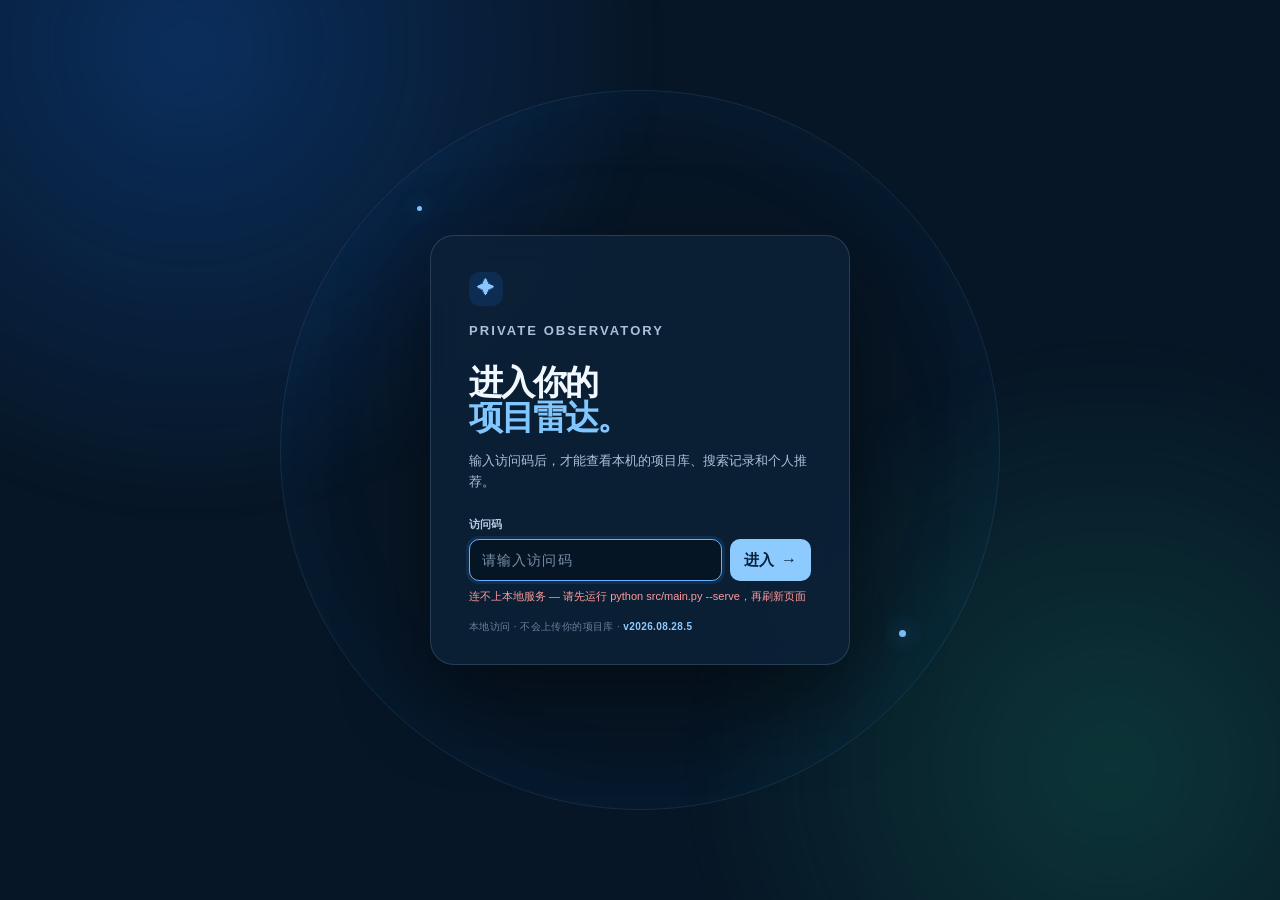
==== commit f94b3acc: "搜索结果卡片信息带 + 项目速览中文化与配置需求抽取 - 卡片顶部信息带：star 数（千位缩写）、发布年月、最近更新、语言、许可证 - 项目速览：这是什么/核心功能/怎么跑起来/跑起来需要 四段式，" ====
--- a/static/index.html
+++ b/static/index.html
@@ -5,7 +5,7 @@
 <meta name="viewport" content="width=device-width,initial-scale=1">
 <title>StarRadar · 星探</title>
 <link rel="icon" type="image/png" href="favicon.png">
-<link rel="stylesheet" href="css/style.css?v=20260826f">
+<link rel="stylesheet" href="css/style.css?v=20260828c">
 </head>
 <body class="access-locked">
 <div class="ambient a"></div>
@@ -26,7 +26,7 @@
       </div>
       <small id="accessError" role="status"></small>
     </form>
-    <footer>本地访问 · 不会上传你的项目库 · <b class="gate-version">v2026.08.26.6</b></footer>
+    <footer>本地访问 · 不会上传你的项目库 · <b class="gate-version">v2026.08.28.5</b></footer>
   </div>
 </section>
 
@@ -37,7 +37,7 @@
       <span class="mark" aria-hidden="true">
         <img src="starlogo.png" alt="" width="22" height="22">
       </span>
-      <span><strong>StarRadar</strong><small>星探 · 近期热门项目 <b class="app-version">v2026.08.26.6</b></small></span>
+      <span><strong>StarRadar</strong><small>星探 · 近期热门项目 <b class="app-version">v2026.08.28.5</b></small></span>
     </a>
     <div class="actions">
       <a class="gh-repo" href="https://github.com/2BingLing/StarRadar" target="_blank" rel="noopener" title="StarRadar 仓库">
@@ -71,21 +71,11 @@
         <span class="live">正在扫描</span>
       </div>
       <div class="radar" aria-hidden="true">
+        <i class="ping p1"></i><i class="ping p2"></i>
         <i class="star s1"></i><i class="star s2"></i><i class="star s3"></i><i class="star s4"></i>
       </div>
-      <button class="radar-launch" id="radarLaunch" type="button" aria-expanded="false" aria-controls="radarQuery">
-        <span class="radar-launch-icon" aria-hidden="true">⌗</span>
-        <span>点击探索</span>
-        <small>用一句话搜 GitHub</small>
-      </button>
-      <form class="radar-query" id="radarQuery" role="search">
-        <label for="radarQueryInput">这次，想发现什么？</label>
-        <div>
-          <input id="radarQueryInput" type="search" maxlength="500" autocomplete="off" placeholder="例如：能整理 AI 新闻的个人工具">
-          <button type="submit" aria-label="开始搜索">↗</button>
-        </div>
-        <small>搜索 GitHub 全量项目 · Esc 收起</small>
-      </form>
+      <button class="radar-hit" id="radarLaunch" type="button" aria-label="进入搜索：一句话，搜 GitHub 全量项目"></button>
+      <span class="radar-hint" aria-hidden="true">一句话，搜全库 →</span>
       <div class="radar-foot">
         <span>扫描范围 <strong>GitHub 全量</strong></span>
         <span>更新于 <strong id="radarUpd">—</strong></span>
--- a/static/css/style.css
+++ b/static/css/style.css
@@ -224,36 +224,38 @@
   background: #fff;
   box-shadow: 0 0 0 5px #1677ff1f, 0 0 25px 7px #1677ff8c;
 }
-.radar-launch {
-  position: absolute; z-index: 3; top: 50%; left: 50%;
-  display: grid; place-items: center; gap: 3px; min-width: 126px;
-  padding: 10px 15px 11px; border: 1px solid #ffffffab; border-radius: 16px;
-  color: #175f9f; background: #ffffffbd; box-shadow: 0 10px 27px #196daf1f;
-  cursor: pointer; transform: translate(-50%, -50%); transition: .28s var(--ease);
-  backdrop-filter: blur(7px);
-}
-.radar-launch:hover { border-color: #82bdf0; color: #075ca7; background: #fff; box-shadow: 0 13px 34px #196daf2c; transform: translate(-50%, -53%) scale(1.025); }
-.radar-launch:focus-visible, .radar-query input:focus-visible, .radar-query button:focus-visible { outline: 3px solid #1677ff55; outline-offset: 3px; }
-.radar-launch-icon { display: grid; width: 22px; height: 22px; place-items: center; border-radius: 50%; color: #fff; font-size: 13px; line-height: 1; background: #1677ff; box-shadow: 0 0 0 4px #1677ff16; }
-.radar-launch > span:last-of-type { font-size: 12px; font-weight: 780; letter-spacing: .02em; }
-.radar-launch small { color: #7890a6; font-size: 10px; }
-.radar-query {
-  position: absolute; z-index: 4; top: 50%; left: 50%; width: min(235px, calc(100% - 56px));
-  opacity: 0; pointer-events: none; transform: translate(-50%, -42%) scale(.94);
-  transition: opacity .22s ease .06s, transform .34s cubic-bezier(.16, .9, .26, 1.18);
-}
-.radar-query label { display: block; margin: 0 0 8px 2px; color: #1c527f; font-family: Georgia, "Noto Serif SC", serif; font-size: 14px; font-weight: 700; letter-spacing: -.03em; }
-.radar-query > div { display: flex; gap: 5px; align-items: center; padding: 4px 4px 4px 12px; border: 1px solid #91c4f0; border-radius: 13px; background: #ffffffec; box-shadow: 0 15px 36px #1765a526; }
-.radar-query input { width: 100%; min-width: 0; border: 0; outline: 0; color: #163d60; font-size: 12px; background: transparent; }
-.radar-query input::placeholder { color: #8ba1b6; }
-.radar-query button { display: grid; width: 29px; height: 29px; flex: 0 0 29px; place-items: center; border: 0; border-radius: 9px; color: #fff; background: #1677ff; cursor: pointer; transition: transform .18s ease, background .18s ease; }
-.radar-query button:hover { background: #0765dc; transform: translate(1px, -1px); }
-.radar-query > small { display: block; margin: 7px 2px 0; color: #7792aa; font-size: 9.5px; white-space: nowrap; }
-.radar-card.is-searching .radar { animation: radar-focus .55s cubic-bezier(.16, .9, .26, 1) both; }
-.radar-card.is-searching .radar:before { animation-duration: 1.4s; }
-.radar-card.is-searching .radar-launch { opacity: 0; pointer-events: none; transform: translate(-50%, -46%) scale(.82); }
-.radar-card.is-searching .radar-query { opacity: 1; pointer-events: auto; transform: translate(-50%, -50%) scale(1); }
-@keyframes radar-focus { 0% { transform: translateX(-50%) scale(1); } 42% { transform: translateX(-50%) scale(.91); } 100% { transform: translateX(-50%) scale(.96); } }
+.radar-hit {
+  position: absolute; z-index: 5; inset: 0;
+  width: 100%; border: 0; border-radius: inherit; padding: 0;
+  background: transparent; cursor: pointer;
+}
+.radar-hit:focus-visible { outline: 3px solid #1677ff88; outline-offset: 4px; }
+.radar-hint {
+  position: absolute; z-index: 2; top: 50%; left: 50%;
+  padding: 7px 16px; border: 1px solid #9cc8ef;
+  color: #17629f; font-size: 12.5px; font-weight: 760; letter-spacing: .02em;
+  white-space: nowrap; border-radius: 99px;
+  background: #ffffffd2; box-shadow: 0 8px 24px #196daf21;
+  transform: translate(-50%, 96px);
+  transition: transform .3s var(--ease), box-shadow .3s var(--ease), background .3s var(--ease);
+  pointer-events: none;
+}
+.radar-card:hover .radar-hint,
+.radar-hit:focus-visible ~ .radar-hint { transform: translate(-50%, 90px) scale(1.04); background: #fff; box-shadow: 0 11px 30px #196daf30; }
+.ping {
+  position: absolute; top: 50%; left: 50%; z-index: 0;
+  width: 11px; height: 11px; border-radius: 50%;
+  border: 2px solid #1677ff5e;
+  transform: translate(-50%, -50%);
+  animation: sonar 4.8s ease-out infinite;
+  pointer-events: none;
+}
+.ping.p2 { animation-delay: -2.4s; }
+@keyframes sonar {
+  0% { width: 11px; height: 11px; opacity: .85; }
+  70% { opacity: .18; }
+  100% { width: 252px; height: 252px; opacity: 0; }
+}
 .star {
   position: absolute;
   z-index: 1;
@@ -767,6 +769,17 @@
 .idea-evidence p { margin: 4px 0; color: #5d748b; font-size: 10.5px; line-height: 1.55; }
 .idea-evidence small { color: #8a9fb1; font-size: 9.5px; }
 .idea-evidence-missing { margin: 9px 0 0; color: #8a6a37; font-size: 11px; }
+.idea-info { display: flex; flex-wrap: wrap; gap: 5px 6px; margin: 6px 0 2px; }
+.ib { padding: 2px 8px; border: 1px solid #e2edf7; border-radius: 99px; color: #55708a; font-size: 10.5px; font-weight: 600; background: #f8fbfe; white-space: nowrap; }
+.ib-star { color: #9a6b00; border-color: #f2e3bd; background: #fffaeb; }
+.idea-evidence.ov summary { justify-content: flex-start; }
+.idea-evidence.ov summary a { margin-left: auto; font-weight: 600; }
+.ov-row { display: flex; gap: 8px; align-items: baseline; margin-top: 8px; }
+.ov-row:first-of-type { margin-top: 2px; }
+.ov-key { flex: 0 0 62px; color: #365b7a; font-size: 10.5px; font-weight: 720; }
+.ov-row > span { color: #4a6479; font-size: 11px; line-height: 1.55; min-width: 0; }
+.ov-sep { color: #b8cade; padding: 0 2px; }
+.ov-row code { padding: 1px 6px; border: 1px solid #dbe9f6; border-radius: 6px; color: #175f9f; font: 10px/1.6 Consolas, monospace; background: #fff; word-break: break-all; }
 .starred-topics { display: flex; gap: 5px; flex-wrap: wrap; margin-top: 9px; }
 .starred-topics span { padding: 3px 7px; border-radius: 999px; color: #446886; font-size: 10px; background: #edf5fc; }
 .starred-pages { display: flex; justify-content: center; gap: 8px; margin: 14px 0 4px; }
@@ -968,7 +981,10 @@
   .meta { gap: 13px; }
   .radar-card { min-height: 325px; padding: 22px; }
   .radar { top: 83px; width: 220px; height: 220px; }
-  .radar-query { width: min(220px, calc(100% - 44px)); }
+  .radar-hit { inset: 0; }
+  .radar-hint { transform: translate(-50%, 78px); font-size: 11.5px; }
+  .radar-card:hover .radar-hint, .radar-hit:focus-visible ~ .radar-hint { transform: translate(-50%, 73px) scale(1.04); }
+  @keyframes sonar { 0% { width: 11px; height: 11px; opacity: .85; } 70% { opacity: .18; } 100% { width: 204px; height: 204px; opacity: 0; } }
   .radar-foot { right: 22px; bottom: 18px; left: 22px; }
   .section-head { align-items: flex-start; flex-direction: column; gap: 15px; }
   .tools { width: 100%; justify-content: space-between; }
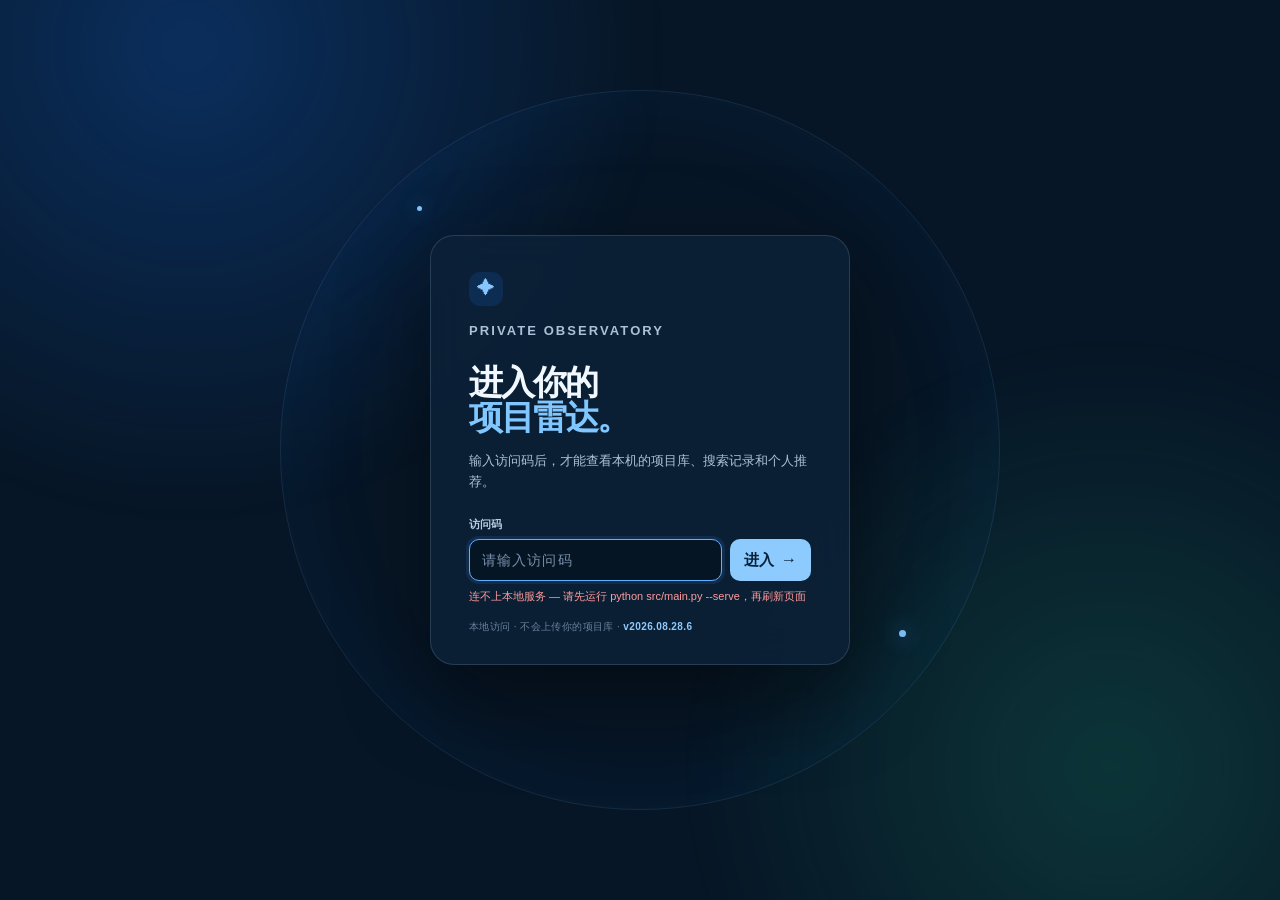
==== commit a7971586: "feat: add Beacon stars library and Cubby organizer" ====
--- a/static/index.html
+++ b/static/index.html
@@ -3,9 +3,9 @@
 <head>
 <meta charset="utf-8">
 <meta name="viewport" content="width=device-width,initial-scale=1">
-<title>StarRadar · 星探</title>
+<title>航标 Beacon · 开源项目发现</title>
 <link rel="icon" type="image/png" href="favicon.png">
-<link rel="stylesheet" href="css/style.css?v=20260828c">
+<link rel="stylesheet" href="css/style.css?v=20260829b">
 </head>
 <body class="access-locked">
 <div class="ambient a"></div>
@@ -26,7 +26,7 @@
       </div>
       <small id="accessError" role="status"></small>
     </form>
-    <footer>本地访问 · 不会上传你的项目库 · <b class="gate-version">v2026.08.28.5</b></footer>
+    <footer>本地访问 · 不会上传你的项目库 · <b class="gate-version">v2026.08.28.6</b></footer>
   </div>
 </section>
 
@@ -37,15 +37,16 @@
       <span class="mark" aria-hidden="true">
         <img src="starlogo.png" alt="" width="22" height="22">
       </span>
-      <span><strong>StarRadar</strong><small>星探 · 近期热门项目 <b class="app-version">v2026.08.28.5</b></small></span>
+      <span><strong>航标 <em>Beacon</em></strong><small>开源项目发现 · 近期热门项目 <b class="app-version">v2026.08.28.6</b></small></span>
     </a>
     <div class="actions">
-      <a class="gh-repo" href="https://github.com/2BingLing/StarRadar" target="_blank" rel="noopener" title="StarRadar 仓库">
+      <a class="gh-repo" href="https://github.com/2BingLing/StarRadar" target="_blank" rel="noopener" title="航标 Beacon 源码仓库">
         <svg viewBox="0 0 24 24" fill="currentColor" width="15" height="15" aria-hidden="true"><path d="M12 2C6.5 2 2 6.6 2 12.2c0 4.5 2.9 8.3 6.8 9.7.5.1.7-.2.7-.5v-1.7c-2.8.6-3.4-1.2-3.4-1.2-.5-1.2-1.1-1.5-1.1-1.5-.9-.6.1-.6.1-.6 1 .1 1.5 1 1.5 1 .9 1.6 2.4 1.1 3 .9.1-.7.4-1.1.6-1.4-2.2-.3-4.6-1.1-4.6-5 0-1.1.4-2 1-2.7-.1-.3-.4-1.3.1-2.7 0 0 .8-.3 2.7 1a9.4 9.4 0 0 1 5 0c1.9-1.3 2.7-1 2.7-1 .5 1.4.2 2.4.1 2.7.6.7 1 1.6 1 2.7 0 3.9-2.4 4.7-4.6 5 .4.3.7.9.7 1.9v2.8c0 .3.2.6.7.5 4-1.4 6.8-5.2 6.8-9.7C22 6.6 17.5 2 12 2z"/></svg>
-        <span>StarRadar</span>
+        <span>航标 Beacon</span>
       </a>
       <button class="icon" id="search" title="搜索 GitHub 项目">⌗</button>
       <button class="icon" id="library" title="我的项目库">▣</button>
+      <a class="icon starred-library-link" href="stars.html" title="打开我的 GitHub 星标库" aria-label="打开我的 GitHub 星标库">★</a>
       <button class="icon" id="ghConn" title="连接 GitHub，解锁一键加星 / Fork"></button>
       <button class="profile" id="profile"><span>林</span><em>我的雷达</em>⌄</button>
     </div>
@@ -428,7 +429,7 @@
       <button class="search-mode" data-search-mode="library" role="tab">我的项目库</button>
       <button class="search-mode" data-search-mode="starred" role="tab">我的 GitHub 星标</button>
     </div>
-    <p class="idea-hint" id="ideaHint" hidden>说说你想做或想学什么。StarRadar 会实时搜索 GitHub；收藏只存本机，不会点 Star。</p>
+    <p class="idea-hint" id="ideaHint" hidden>说说你想做或想学什么。航标会实时搜索 GitHub；收藏只存本机，不会点 Star。</p>
     <div class="search-hist" id="searchHist" hidden></div>
     <div class="idea-query-row">
     <div class="search-bar">
@@ -615,7 +616,7 @@
   };
 </script>
 <script src="js/access.js?v=20260825g"></script>
-<script src="js/app.js?v=20260826h"></script>
+<script src="js/app.js?v=20260829c"></script>
 <script src="js/github.js?v=20260825g"></script>
 <script src="js/llm.js?v=20260825g"></script>
 </body>
--- a/static/css/style.css
+++ b/static/css/style.css
@@ -63,6 +63,7 @@
 .mark img { width: 100%; height: 100%; border-radius: 50%; object-fit: cover; display: block; }
 .brand strong, .brand small { display: block; }
 .brand strong { font-size: 16px; letter-spacing: -0.03em; }
+.brand strong em { margin-left: 3px; color: #54738f; font-size: 12px; font-style: normal; font-weight: 600; letter-spacing: -.01em; }
 .brand small { color: var(--faint); font-size: 11px; letter-spacing: 0.08em; text-transform: uppercase; }
 .app-version { display: inline-block; margin-left: 7px; padding: 2px 6px; border: 1px solid #b7d4ef; border-radius: 999px; color: #4d7192; font-size: 9px; font-weight: 700; letter-spacing: .03em; background: #eef6fd; vertical-align: 1px; }
 .actions { display: flex; gap: 10px; align-items: center; }
@@ -75,6 +76,7 @@
 }
 .icon:hover, .profile:hover { transform: translateY(-2px); background: #fff; }
 .icon { width: 40px; height: 40px; border-radius: 50%; }
+.starred-library-link { display: grid; place-items: center; color: #20201f; font-size: 15px; text-decoration: none; }
 .gh-repo {
   display: inline-flex;
   align-items: center;
